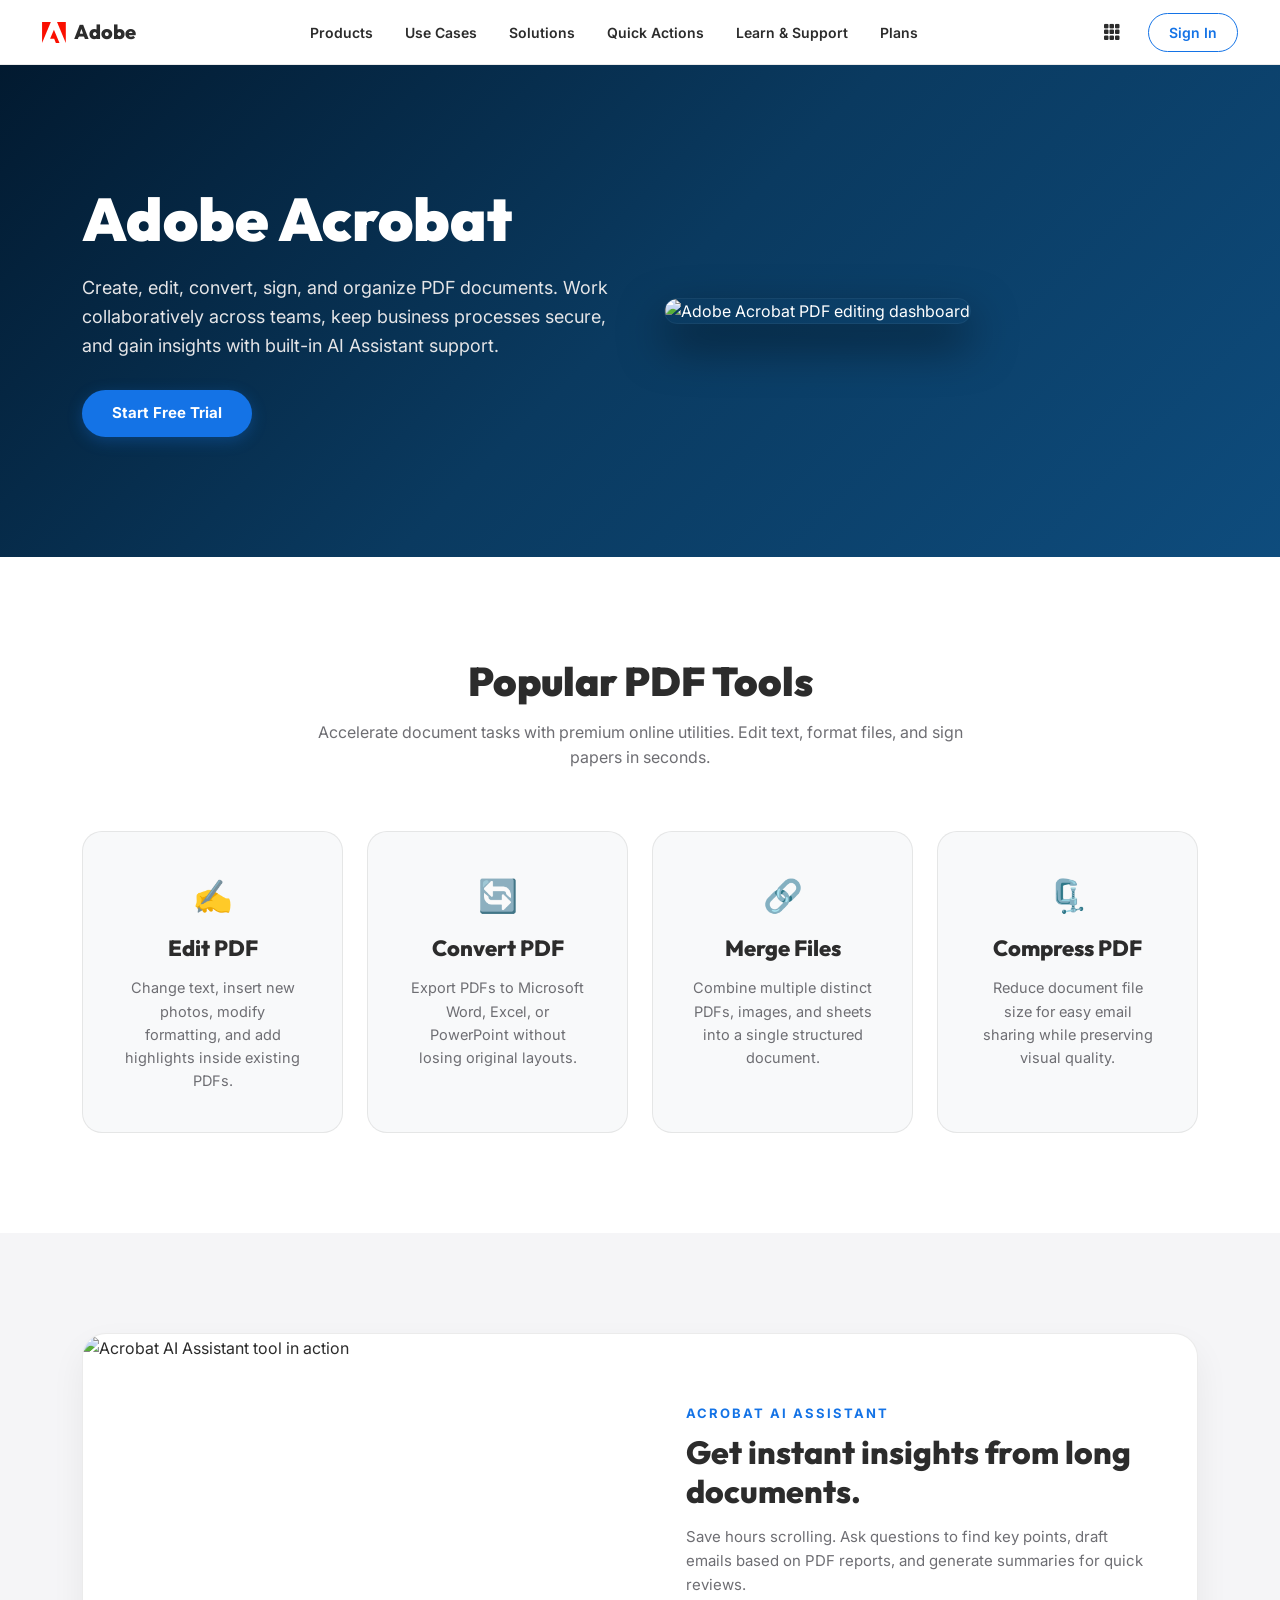
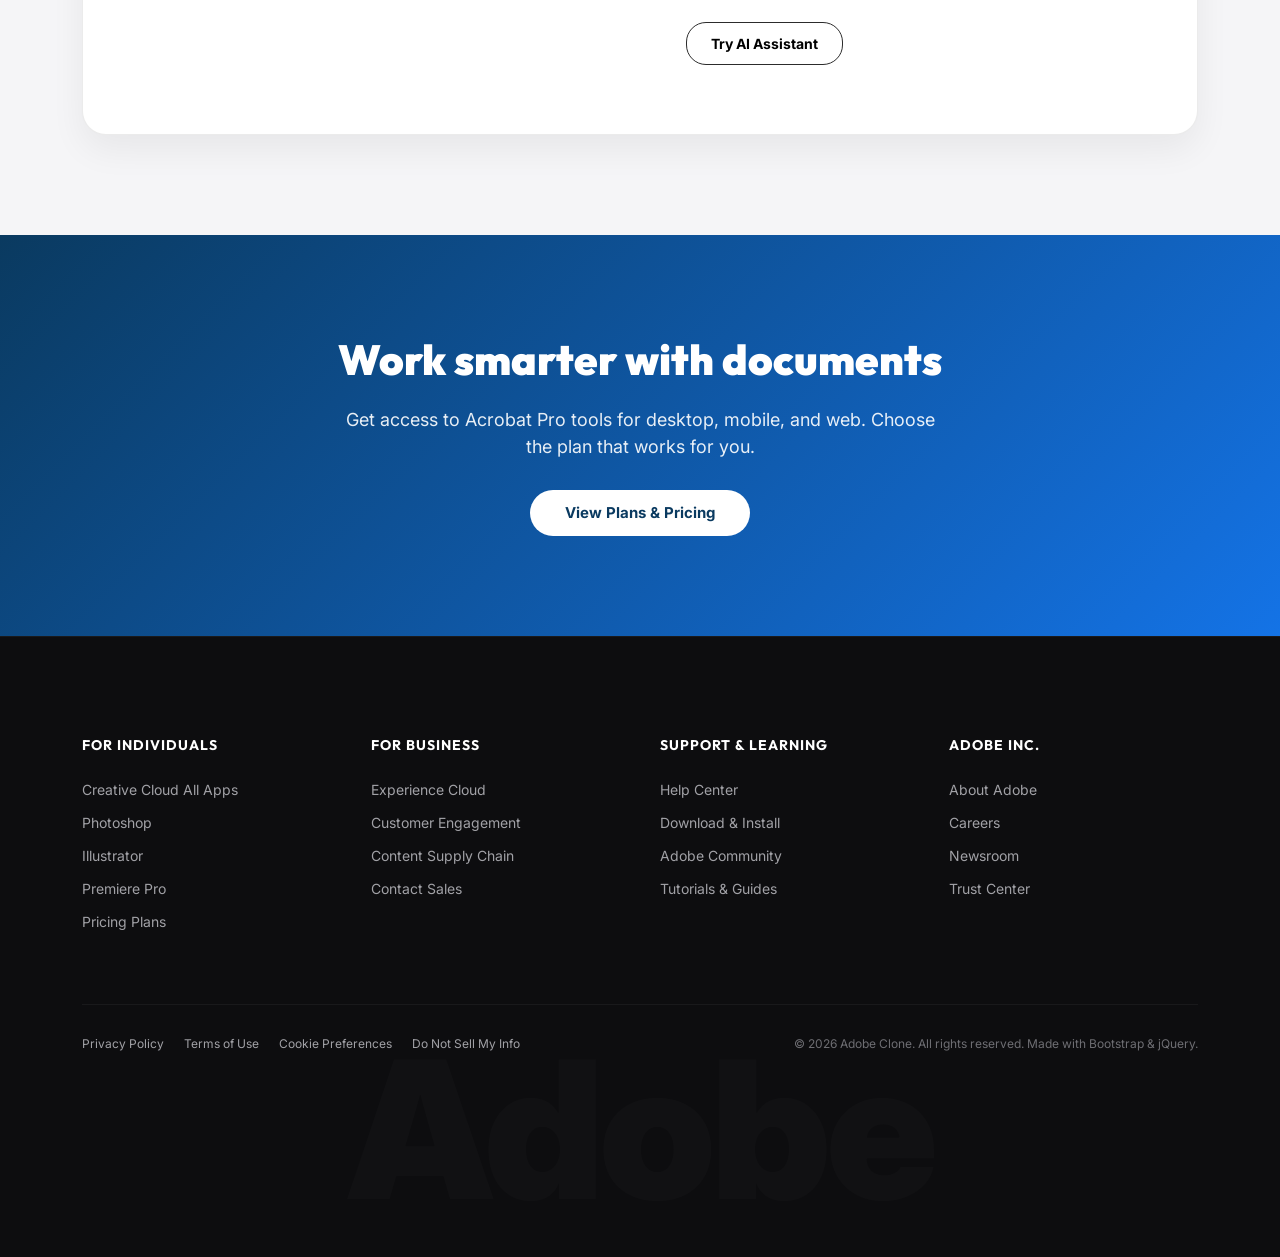
==== acrobat.html @ 6ca42795 "Initial commit of Adobe clone codebase" ====
<!DOCTYPE html>
<html lang="en">

<head>
    <meta charset="UTF-8">
    <meta name="viewport" content="width=device-width, initial-scale=1.0">
    <title>Adobe Acrobat - Complete PDF and Document Solution</title>

    <!-- Bootstrap CSS -->
    <link href="https://cdn.jsdelivr.net/npm/bootstrap@5.3.3/dist/css/bootstrap.min.css" rel="stylesheet">

    <!-- Bootstrap Icons -->
    <link rel="stylesheet" href="https://cdn.jsdelivr.net/npm/bootstrap-icons@1.11.3/font/bootstrap-icons.min.css">

    <!-- Custom CSS -->
    <link rel="stylesheet" href="css/style.css">
    <link rel="stylesheet" href="css/acrobat.css">
</head>

<body>

    <!-- ================= NAVBAR ================= -->
    <nav class="navbar navbar-expand-lg adobe-navbar">
        <div class="container-fluid">
            <a href="index.html" class="adobe-logo-container">
                <svg width="24" height="21" viewBox="0 0 91 80" fill="none" xmlns="http://www.w3.org/2000/svg">
                    <path d="M56.9686 0H90.4318V80L56.9686 0Z" fill="#FA0F00"/>
                    <path d="M33.4632 0H0V80L33.4632 0Z" fill="#FA0F00"/>
                    <path d="M45.1821 29.4668L66.5199 80.0002H52.5657L46.1982 63.9461H30.6182L45.1821 29.4668Z" fill="#FA0F00"/>
                </svg>
                <span>Adobe</span>
            </a>

            <button class="navbar-toggler"
                type="button"
                data-bs-toggle="collapse"
                data-bs-target="#navbarContent"
                aria-controls="navbarContent"
                aria-expanded="false"
                aria-label="Toggle navigation">
                <span class="navbar-toggler-icon"></span>
            </button>

            <div class="collapse navbar-collapse" id="navbarContent">
                <ul class="navbar-nav mx-auto mb-2 mb-lg-0">
                    <li class="nav-item">
                        <a href="#" class="nav-link" id="productsBtn">Products</a>
                    </li>
                    <li class="nav-item">
                        <a href="#" class="nav-link" id="useCasesBtn">Use Cases</a>
                    </li>
                    <li class="nav-item">
                        <a href="#" class="nav-link" id="solutionsBtn">Solutions</a>
                    </li>
                    <li class="nav-item">
                        <a href="#" class="nav-link" id="quickActionsBtn">Quick Actions</a>
                    </li>
                    <li class="nav-item">
                        <a href="#" class="nav-link" id="learnSupportBtn">Learn & Support</a>
                    </li>
                    <li class="nav-item">
                        <a href="plans.html" class="nav-link">Plans</a>
                    </li>
                </ul>
                <div class="d-flex align-items-center gap-3">
                    <button class="apps-btn" title="Apps">
                        <i class="bi bi-grid-3x3-gap-fill"></i>
                    </button>
                    <a href="signin.html" class="signin-btn">Sign In</a>
                </div>
            </div>
        </div>

    <!-- ================= APPS POPUP ================= -->
    <div class="apps-popup">
        <h4>Adobe Web Apps</h4>
        <div class="apps-grid">
            <div class="app-item" onclick="window.location.href='creative-cloud.html'">Express</div>
            <div class="app-item" onclick="window.location.href='firefly.html'">Firefly AI</div>
            <div class="app-item" onclick="window.location.href='acrobat.html'">Acrobat</div>
            <div class="app-item" onclick="window.location.href='photoshop.html'">Photoshop</div>
            <div class="app-item" onclick="window.location.href='creative-cloud.html'">Illustrator</div>
            <div class="app-item" onclick="window.location.href='creative-cloud.html'">Premiere Pro</div>
            <div class="app-item" onclick="window.location.href='plans.html'">Plans</div>
            <div class="app-item" onclick="window.location.href='products.html'">All Apps</div>
            <div class="app-item" onclick="window.location.href='support.html'">Support</div>
        </div>
    </div>

    <!-- ================= DROPDOWNS ================= -->
    <!-- Products Mega Menu -->
    <div class="products-mega-menu">
        <div class="menu-left">
            <button class="menu-tab active" data-target="featured">Featured</button>
            <button class="menu-tab" data-target="content">Content Creation</button>
            <button class="menu-tab" data-target="pdf">Acrobat & PDF</button>
            <button class="menu-tab" data-target="photo">Photography</button>
            <button class="menu-tab" data-target="video">Video</button>
            <button class="menu-tab" data-target="design">Design</button>
            <button class="menu-tab" data-target="marketing">Marketing & Data</button>
            <a href="products.html" class="all-products-link">All Products ›</a>
        </div>
        <div class="menu-right">
            <div class="cards-wrapper">
                <!-- Dynamically populated via scripts.js -->
            </div>
        </div>
    </div>

    <!-- Use Cases Menu -->
    <div class="usecases-menu">
        <div class="usecases-grid">
            <div class="usecase-card">
                <span>Content Creation</span>
                <h2>Create quickly and easily with AI models.</h2>
                <p>Generate and edit images, video, and audio with AI.</p>
                <a href="firefly.html">See Firefly AI ›</a>
                <button onclick="window.location.href='creative-cloud.html'">Explore</button>
            </div>
            <div class="usecase-card">
                <span>PDF & Document Essentials</span>
                <h2>Transform PDFs to insights, content, and action.</h2>
                <p>Edit, sign and convert PDFs.</p>
                <a href="acrobat.html">See Acrobat ›</a>
                <button onclick="window.location.href='acrobat.html'">Explore</button>
            </div>
            <div class="usecase-card">
                <span>Students & Teachers</span>
                <h2>Get special academic pricing on 20+ apps.</h2>
                <p>Save over 60% on Creative Cloud.</p>
                <a href="students.html">See student plans ›</a>
                <button onclick="window.location.href='students.html'">Explore</button>
            </div>
        </div>
    </div>

    <!-- Solutions Menu -->
    <div class="solutions-menu">
        <div class="solutions-left">
            <div class="solution-box">
                <h2>Organizations</h2>
                <ul>
                    <li onclick="window.location.href='business.html'">Small businesses</li>
                    <li onclick="window.location.href='business.html'">Medium and large businesses</li>
                    <li onclick="window.location.href='students.html'">Schools and universities</li>
                    <li onclick="window.location.href='business.html'">Government</li>
                </ul>
                <button onclick="window.location.href='business.html'">Explore Business</button>
            </div>
            <div class="solution-box">
                <h2>Industries</h2>
                <ul>
                    <li onclick="window.location.href='business.html'">Financial services</li>
                    <li onclick="window.location.href='business.html'">Healthcare</li>
                    <li onclick="window.location.href='business.html'">Retail & Consumer Goods</li>
                    <li onclick="window.location.href='business.html'">Media & Entertainment</li>
                </ul>
                <button onclick="window.location.href='business.html'">See Case Studies</button>
            </div>
        </div>
        <div class="solution-banner">
            <img src="https://images.unsplash.com/photo-1460925895917-afdab827c52f?auto=format&fit=crop&w=600&q=80" alt="Adobe Experience Cloud">
            <div class="solution-overlay">
                <h2>Acrobat for Business</h2>
                <button onclick="window.location.href='business.html'">Explore</button>
            </div>
        </div>
    </div>

    <!-- Quick Actions Menu -->
    <div class="quickactions-menu">
        <div class="quick-card">
            <h2>PDF Tools</h2>
            <ul>
                <li onclick="window.location.href='acrobat.html'">Edit PDF</li>
                <li onclick="window.location.href='acrobat.html'">Chat with PDF</li>
                <li onclick="window.location.href='acrobat.html'">PDF to Word</li>
                <li onclick="window.location.href='acrobat.html'">Compress PDF</li>
            </ul>
            <button onclick="window.location.href='acrobat.html'">View all PDF tools</button>
        </div>
        <div class="quick-card">
            <h2>Photo Tools</h2>
            <ul>
                <li onclick="window.location.href='photoshop.html'">Remove background</li>
                <li onclick="window.location.href='photoshop.html'">Resize image</li>
                <li onclick="window.location.href='photoshop.html'">Crop image</li>
                <li onclick="window.location.href='photoshop.html'">Generative Fill</li>
            </ul>
            <button onclick="window.location.href='photoshop.html'">View all photo tools</button>
        </div>
        <div class="quick-card">
            <h2>Video Tools</h2>
            <ul>
                <li onclick="window.location.href='creative-cloud.html'">Caption video</li>
                <li onclick="window.location.href='creative-cloud.html'">Change speed</li>
                <li onclick="window.location.href='creative-cloud.html'">Convert to GIF</li>
                <li onclick="window.location.href='creative-cloud.html'">Merge video</li>
            </ul>
            <button onclick="window.location.href='creative-cloud.html'">View all video tools</button>
        </div>
        <div class="quick-card">
            <h2>Generative AI</h2>
            <ul>
                <li onclick="window.location.href='firefly.html'">Generate AI images</li>
                <li onclick="window.location.href='firefly.html'">Generative Fill</li>
                <li onclick="window.location.href='firefly.html'">AI Text Effects</li>
                <li onclick="window.location.href='firefly.html'">AI Vector Recoloring</li>
            </ul>
            <button onclick="window.location.href='firefly.html'">View all AI tools</button>
        </div>
    </div>

    <!-- Learn & Support Menu -->
    <div class="learnsupport-menu">
        <div class="learn-card">
            <h2>Help & Support</h2>
            <ul>
                <li onclick="window.location.href='support.html'">Help Center</li>
                <li onclick="window.location.href='support.html'">Download & Install</li>
                <li onclick="window.location.href='support.html'">Manage my Account</li>
                <li onclick="window.location.href='support.html'">Contact Us</li>
            </ul>
            <button onclick="window.location.href='support.html'">Get Help</button>
        </div>
        <div class="learn-card">
            <h2>Learn Tutorials</h2>
            <ul>
                <li onclick="window.location.href='firefly.html'">Firefly tutorials</li>
                <li onclick="window.location.href='acrobat.html'">Acrobat tutorials</li>
                <li onclick="window.location.href='photoshop.html'">Photoshop tutorials</li>
                <li onclick="window.location.href='support.html'">Creative Cloud basics</li>
            </ul>
            <button onclick="window.location.href='support.html'">Browse Tutorials</button>
        </div>
        <div class="learn-card">
            <h2>Community</h2>
            <ul>
                <li onclick="window.location.href='support.html'">App Communities</li>
                <li onclick="window.location.href='support.html'">Report a bug</li>
                <li onclick="window.location.href='support.html'">Request a feature</li>
                <li onclick="window.location.href='support.html'">Adobe Live Events</li>
            </ul>
            <button onclick="window.location.href='support.html'">Join Community</button>
        </div>
        <div class="learn-card">
            <h2>Developer & More</h2>
            <ul>
                <li onclick="window.location.href='support.html'">Adobe Developer console</li>
                <li onclick="window.location.href='support.html'">Adobe status portal</li>
                <li onclick="window.location.href='support.html'">Partner programs</li>
                <li onclick="window.location.href='support.html'">Adobe Tech blog</li>
            </ul>
            <button onclick="window.location.href='support.html'">Developer resources</button>
        </div>
    </div>
    </nav>


    <!-- ================= HERO ================= -->
    <section class="acrobat-hero">
        <div class="container">
            <div class="row align-items-center g-5">
                <div class="col-lg-6 text-center text-lg-start">
                    <h1>Adobe Acrobat</h1>
                    <p>Create, edit, convert, sign, and organize PDF documents. Work collaboratively across teams, keep business processes secure, and gain insights with built-in AI Assistant support.</p>
                    <a href="plans.html" class="hero-btn">Start Free Trial</a>
                </div>
                <div class="col-lg-6">
                    <img src="https://images.unsplash.com/photo-1454165804606-c3d57bc86b40?auto=format&fit=crop&w=800&q=80" alt="Adobe Acrobat PDF editing dashboard" class="img-fluid">
                </div>
            </div>
        </div>
    </section>


    <!-- ================= PDF TOOLS ================= -->
    <section class="ac-tools-section">
        <div class="container">
            <h2 class="section-title">Popular PDF Tools</h2>
            <p class="section-subtitle">Accelerate document tasks with premium online utilities. Edit text, format files, and sign papers in seconds.</p>

            <div class="row g-4">
                <div class="col-lg-3 col-md-6 col-sm-12">
                    <div class="ac-tool-card" onclick="window.location.href='plans.html'">
                        <span>✍️</span>
                        <h3>Edit PDF</h3>
                        <p>Change text, insert new photos, modify formatting, and add highlights inside existing PDFs.</p>
                    </div>
                </div>

                <div class="col-lg-3 col-md-6 col-sm-12">
                    <div class="ac-tool-card" onclick="window.location.href='plans.html'">
                        <span>🔄</span>
                        <h3>Convert PDF</h3>
                        <p>Export PDFs to Microsoft Word, Excel, or PowerPoint without losing original layouts.</p>
                    </div>
                </div>

                <div class="col-lg-3 col-md-6 col-sm-12">
                    <div class="ac-tool-card" onclick="window.location.href='plans.html'">
                        <span>🔗</span>
                        <h3>Merge Files</h3>
                        <p>Combine multiple distinct PDFs, images, and sheets into a single structured document.</p>
                    </div>
                </div>

                <div class="col-lg-3 col-md-6 col-sm-12">
                    <div class="ac-tool-card" onclick="window.location.href='plans.html'">
                        <span>🗜️</span>
                        <h3>Compress PDF</h3>
                        <p>Reduce document file size for easy email sharing while preserving visual quality.</p>
                    </div>
                </div>
            </div>
        </div>
    </section>


    <!-- ================= AI ASSISTANT ================= -->
    <section class="ai-assistant-section">
        <div class="container">
            <div class="ai-assistant-card">
                <div class="ai-assistant-image">
                    <img src="https://images.unsplash.com/photo-1531403009284-440f080d1e12?auto=format&fit=crop&w=800&q=80" alt="Acrobat AI Assistant tool in action">
                </div>
                <div class="ai-assistant-content">
                    <span>Acrobat AI Assistant</span>
                    <h2>Get instant insights from long documents.</h2>
                    <p>Save hours scrolling. Ask questions to find key points, draft emails based on PDF reports, and generate summaries for quick reviews.</p>
                    <button class="ai-assistant-btn" onclick="window.location.href='plans.html'">Try AI Assistant</button>
                </div>
            </div>
        </div>
    </section>


    <!-- ================= CALL TO ACTION ================= -->
    <section class="ac-cta-section">
        <div class="container">
            <h2>Work smarter with documents</h2>
            <p>Get access to Acrobat Pro tools for desktop, mobile, and web. Choose the plan that works for you.</p>
            <button class="ac-cta-btn" onclick="window.location.href='plans.html'">View Plans & Pricing</button>
        </div>
    </section>


    <!-- ================= GLOBAL FOOTER ================= -->
    <footer class="footer-section">
        <div class="container">
            <div class="footer-grid">
                <div>
                    <h5>For Individuals</h5>
                    <a href="creative-cloud.html">Creative Cloud All Apps</a>
                    <a href="photoshop.html">Photoshop</a>
                    <a href="creative-cloud.html">Illustrator</a>
                    <a href="creative-cloud.html">Premiere Pro</a>
                    <a href="plans.html">Pricing Plans</a>
                </div>

                <div>
                    <h5>For Business</h5>
                    <a href="business.html">Experience Cloud</a>
                    <a href="business.html">Customer Engagement</a>
                    <a href="business.html">Content Supply Chain</a>
                    <a href="business.html">Contact Sales</a>
                </div>

                <div>
                    <h5>Support & Learning</h5>
                    <a href="support.html">Help Center</a>
                    <a href="support.html">Download & Install</a>
                    <a href="support.html">Adobe Community</a>
                    <a href="support.html">Tutorials & Guides</a>
                </div>

                <div>
                    <h5>Adobe Inc.</h5>
                    <a href="business.html">About Adobe</a>
                    <a href="business.html">Careers</a>
                    <a href="business.html">Newsroom</a>
                    <a href="business.html">Trust Center</a>
                </div>
            </div>

            <div class="footer-bottom">
                <div class="footer-bottom-links">
                    <a href="#">Privacy Policy</a>
                    <a href="#">Terms of Use</a>
                    <a href="#">Cookie Preferences</a>
                    <a href="#">Do Not Sell My Info</a>
                </div>
                <p>&copy; 2026 Adobe Clone. All rights reserved. Made with Bootstrap & jQuery.</p>
            </div>

            <div class="adobe-big-logo">
                Adobe
            </div>
        </div>
    </footer>


    <!-- jQuery -->
    <script src="https://code.jquery.com/jquery-3.7.1.min.js"></script>

    <!-- Bootstrap JS Bundle -->
    <script src="https://cdn.jsdelivr.net/npm/bootstrap@5.3.3/dist/js/bootstrap.bundle.min.js"></script>

    <!-- Custom JS -->
    <script src="js/scripts.js"></script>

</body>

</html>
---- css/style.css ----
/* ==========================================
   ADOBE CLONE GLOBAL CSS - STYLISH & PREMIUM
   ========================================== */

@import url('https://fonts.googleapis.com/css2?family=Inter:wght@300;400;500;600;700&family=Outfit:wght@400;500;600;700;800;900&display=swap');

:root {
    --adobe-red: #FA0F00;
    --adobe-blue: #1473E6;
    --dark-charcoal: #151515;
    --light-bg: #F5F5F7;
    --text-primary: #2C2C2C;
    --text-secondary: #6E6E73;
    --glass-bg: rgba(255, 255, 255, 0.92);
    --border-color: rgba(0, 0, 0, 0.08);
    --transition-smooth: all 0.35s cubic-bezier(0.4, 0, 0.2, 1);
    --shadow-premium: 0 15px 35px rgba(0, 0, 0, 0.06);
    --shadow-hover: 0 20px 45px rgba(0, 0, 0, 0.12);
}

/* ==========================================
   RESET & BASE STYLES
   ========================================== */
* {
    margin: 0;
    padding: 0;
    box-sizing: border-box;
}

body {
    font-family: 'Inter', sans-serif;
    color: var(--text-primary);
    background-color: #ffffff;
    overflow-x: hidden;
    -webkit-font-smoothing: antialiased;
}

h1, h2, h3, h4, h5, h6 {
    font-family: 'Outfit', sans-serif;
    color: var(--text-primary);
    font-weight: 700;
}

a {
    text-decoration: none;
    color: inherit;
    transition: var(--transition-smooth);
}

/* ==========================================
   GLOBAL NAVBAR
   ========================================== */
.adobe-navbar {
    position: sticky;
    top: 0;
    left: 0;
    width: 100%;
    z-index: 1000;
    background: var(--glass-bg);
    backdrop-filter: blur(15px);
    -webkit-backdrop-filter: blur(15px);
    border-bottom: 1px solid var(--border-color);
    padding: 12px 30px;
    transition: var(--transition-smooth);
}

.adobe-logo-container {
    display: flex;
    align-items: center;
    gap: 8px;
    font-family: 'Outfit', sans-serif;
    font-size: 20px;
    font-weight: 800;
    color: var(--text-primary);
    text-decoration: none;
}

.adobe-logo-container svg {
    transition: var(--transition-smooth);
}

.adobe-logo-container:hover svg {
    transform: scale(1.05);
}

.nav-link {
    color: var(--text-primary) !important;
    font-size: 14px;
    font-weight: 600;
    padding: 8px 16px !important;
    border-radius: 20px;
    transition: var(--transition-smooth);
    position: relative;
}

.nav-link:hover {
    color: var(--adobe-blue) !important;
    background: rgba(0, 0, 0, 0.04);
}

.apps-btn {
    width: 40px;
    height: 40px;
    border: none;
    border-radius: 50%;
    background: transparent;
    color: var(--text-primary);
    font-size: 18px;
    display: flex;
    align-items: center;
    justify-content: center;
    cursor: pointer;
    transition: var(--transition-smooth);
}

.apps-btn:hover {
    background: rgba(0, 0, 0, 0.06);
    color: var(--adobe-blue);
}

.signin-btn {
    border: 1.5px solid var(--adobe-blue);
    padding: 8px 20px;
    border-radius: 20px;
    background: transparent;
    color: var(--adobe-blue);
    font-weight: 600;
    font-size: 14px;
    cursor: pointer;
    transition: var(--transition-smooth);
    text-decoration: none;
}

.signin-btn:hover {
    background: var(--adobe-blue);
    color: white !important;
    box-shadow: 0 4px 12px rgba(20, 115, 230, 0.25);
}

/* ==========================================
   DROPDOWN MEGA-MENUS
   ========================================== */
.products-mega-menu, 
.usecases-menu, 
.solutions-menu, 
.quickactions-menu, 
.learnsupport-menu {
    position: absolute;
    top: 100%;
    left: 0;
    width: 100%;
    background: rgba(255, 255, 255, 0.98);
    backdrop-filter: blur(20px);
    -webkit-backdrop-filter: blur(20px);
    box-shadow: 0 15px 40px rgba(0, 0, 0, 0.08);
    border-bottom: 1px solid var(--border-color);
    border-radius: 0 0 16px 16px;
    padding: 40px;
    z-index: 999;
    opacity: 0;
    visibility: hidden;
    transform: translateY(-10px);
    transition: opacity 0.25s cubic-bezier(0.4, 0, 0.2, 1), 
                transform 0.25s cubic-bezier(0.4, 0, 0.2, 1), 
                visibility 0.25s;
    display: flex;
    gap: 30px;
}

/* Mega-Menu display classes */
.products-mega-menu.show, 
.usecases-menu.show, 
.solutions-menu.show, 
.quickactions-menu.show, 
.learnsupport-menu.show {
    opacity: 1;
    visibility: visible;
    transform: translateY(0);
}

/* Mega Menu Left Sidebar (for Tabs) */
.menu-left {
    width: 250px;
    display: flex;
    flex-direction: column;
    gap: 8px;
    border-right: 1px solid var(--border-color);
    padding-right: 20px;
}

.menu-tab {
    border: none;
    background: transparent;
    padding: 12px 18px;
    border-radius: 8px;
    font-weight: 600;
    font-size: 14px;
    text-align: left;
    color: var(--text-secondary);
    transition: var(--transition-smooth);
    cursor: pointer;
}

.menu-tab:hover {
    background: rgba(0, 0, 0, 0.03);
    color: var(--text-primary);
}

.menu-tab.active {
    background: var(--dark-charcoal);
    color: white !important;
}

.all-products-link {
    margin-top: 15px;
    font-weight: 700;
    color: var(--adobe-blue);
    font-size: 14px;
    display: flex;
    align-items: center;
    gap: 5px;
}

.all-products-link:hover {
    text-decoration: underline;
}

/* Mega Menu Right Content */
.menu-right {
    flex: 1;
    padding-left: 10px;
}

.cards-wrapper {
    display: grid;
    grid-template-columns: repeat(4, 1fr);
    gap: 20px;
}

.product-card {
    background: #f7f7f9;
    border-radius: 12px;
    padding: 20px;
    min-height: 140px;
    display: flex;
    flex-direction: column;
    justify-content: space-between;
    border: 1px solid transparent;
    transition: var(--transition-smooth);
    cursor: pointer;
}

.product-card:hover {
    background: #ffffff;
    border-color: rgba(20, 115, 230, 0.3);
    box-shadow: var(--shadow-premium);
    transform: translateY(-3px);
}

.product-card h4 {
    font-size: 16px;
    font-weight: 700;
    margin-bottom: 5px;
    display: flex;
    align-items: center;
    gap: 8px;
}

.product-card p {
    font-size: 12px;
    color: var(--text-secondary);
    line-height: 1.5;
    margin-bottom: 0;
}

/* Use Cases Menu layout */
.usecases-grid {
    display: grid;
    grid-template-columns: repeat(3, 1fr);
    gap: 20px;
    width: 100%;
}

.usecase-card {
    background: #f8f9fa;
    border-radius: 14px;
    padding: 30px;
    display: flex;
    flex-direction: column;
    justify-content: space-between;
    min-height: 260px;
    transition: var(--transition-smooth);
}

.usecase-card:hover {
    box-shadow: var(--shadow-premium);
    transform: translateY(-5px);
    background: #fff;
}

.usecase-card span {
    font-size: 12px;
    font-weight: 700;
    text-transform: uppercase;
    letter-spacing: 1px;
    color: var(--adobe-blue);
}

.usecase-card h2 {
    font-size: 18px;
    margin-top: 10px;
    line-height: 1.4;
}

.usecase-card p {
    color: var(--text-secondary);
    font-size: 13px;
    margin-top: 5px;
}

.usecase-card a {
    color: var(--adobe-blue);
    font-size: 13px;
    font-weight: 600;
    margin-top: 15px;
    display: inline-block;
}

.usecase-card button {
    margin-top: 20px;
    align-self: flex-start;
    padding: 8px 18px;
    border-radius: 20px;
    border: 1px solid var(--text-primary);
    background: transparent;
    font-weight: 600;
    font-size: 13px;
    cursor: pointer;
    transition: var(--transition-smooth);
}

.usecase-card button:hover {
    background: var(--text-primary);
    color: white;
}

/* Solutions Menu */
.solutions-menu {
    gap: 40px;
}

.solutions-left {
    flex: 1;
    display: flex;
    gap: 20px;
}

.solution-box {
    flex: 1;
    background: #f8f9fa;
    border-radius: 16px;
    padding: 30px;
    display: flex;
    flex-direction: column;
}

.solution-box h2 {
    font-size: 20px;
    margin-bottom: 20px;
    border-bottom: 2px solid var(--border-color);
    padding-bottom: 10px;
}

.solution-box ul {
    list-style: none;
    padding: 0;
    margin-bottom: 25px;
}

.solution-box li {
    margin-bottom: 12px;
    font-size: 14px;
    color: var(--text-secondary);
    transition: var(--transition-smooth);
    cursor: pointer;
}

.solution-box li:hover {
    color: var(--adobe-blue);
    padding-left: 5px;
}

.solution-box button {
    margin-top: auto;
    padding: 10px 20px;
    border: 1px solid var(--text-primary);
    background: transparent;
    border-radius: 20px;
    font-weight: 600;
    cursor: pointer;
    transition: var(--transition-smooth);
}

.solution-box button:hover {
    background: var(--text-primary);
    color: white;
}

.solution-banner {
    width: 400px;
    position: relative;
    border-radius: 16px;
    overflow: hidden;
}

.solution-banner img {
    width: 100%;
    height: 100%;
    object-fit: cover;
}

.solution-overlay {
    position: absolute;
    bottom: 0;
    left: 0;
    right: 0;
    padding: 30px;
    background: linear-gradient(to top, rgba(0,0,0,0.8), transparent);
    color: white;
    display: flex;
    justify-content: space-between;
    align-items: center;
}

.solution-overlay h2 {
    color: white;
    font-size: 22px;
    margin: 0;
}

.solution-overlay button {
    background: white;
    border: none;
    padding: 8px 18px;
    border-radius: 20px;
    font-weight: 600;
    cursor: pointer;
    transition: var(--transition-smooth);
}

.solution-overlay button:hover {
    transform: scale(1.05);
}

/* Quick Actions & Learn Support */
.quickactions-menu, .learnsupport-menu {
    display: grid;
    grid-template-columns: repeat(4, 1fr);
    gap: 20px;
}

.quick-card, .learn-card {
    background: #f8f9fa;
    border-radius: 16px;
    padding: 30px;
    display: flex;
    flex-direction: column;
    justify-content: space-between;
    min-height: 330px;
    transition: var(--transition-smooth);
}

.quick-card:hover, .learn-card:hover {
    background: white;
    box-shadow: var(--shadow-premium);
    transform: translateY(-5px);
}

.quick-card h2, .learn-card h2 {
    font-size: 18px;
    margin-bottom: 15px;
    border-bottom: 2px solid var(--border-color);
    padding-bottom: 8px;
}

.quick-card ul, .learn-card ul {
    list-style: none;
    padding: 0;
    margin-bottom: 20px;
}

.quick-card li, .learn-card li {
    font-size: 14px;
    color: var(--text-secondary);
    margin-bottom: 12px;
    cursor: pointer;
    transition: var(--transition-smooth);
}

.quick-card li:hover, .learn-card li:hover {
    color: var(--adobe-blue);
    transform: translateX(4px);
}

.quick-card button, .learn-card button {
    padding: 8px 18px;
    border: 1.5px solid var(--text-primary);
    background: transparent;
    border-radius: 20px;
    font-weight: 600;
    font-size: 13px;
    cursor: pointer;
    transition: var(--transition-smooth);
}

.quick-card button:hover, .learn-card button:hover {
    background: var(--text-primary);
    color: white;
}

/* ==========================================
   APPS POPUP
   ========================================== */
.apps-popup {
    position: absolute;
    top: 80px;
    right: 30px;
    width: 380px;
    background: rgba(255, 255, 255, 0.98);
    backdrop-filter: blur(15px);
    border-radius: 18px;
    padding: 30px;
    z-index: 1100;
    opacity: 0;
    visibility: hidden;
    transform: translateY(-10px);
    transition: var(--transition-smooth);
    box-shadow: 0 20px 45px rgba(0, 0, 0, 0.15);
    border: 1px solid var(--border-color);
}

.apps-popup.show-popup {
    opacity: 1;
    visibility: visible;
    transform: translateY(0);
}

.apps-popup h4 {
    font-size: 18px;
    margin-bottom: 20px;
    font-weight: 800;
    border-bottom: 1px solid var(--border-color);
    padding-bottom: 10px;
}

.apps-grid {
    display: grid;
    grid-template-columns: repeat(3, 1fr);
    gap: 15px;
}

.app-item {
    background: #f8f9fa;
    padding: 16px 8px;
    border-radius: 12px;
    text-align: center;
    font-size: 12px;
    font-weight: 600;
    cursor: pointer;
    transition: var(--transition-smooth);
    border: 1px solid transparent;
}

.app-item:hover {
    background: #ffffff;
    border-color: rgba(20, 115, 230, 0.25);
    box-shadow: var(--shadow-premium);
    transform: translateY(-2px);
}

/* ==========================================
   HERO CAROUSEL SECTION
   ========================================== */
.hero-section {
    position: relative;
    height: 90vh;
    overflow: hidden;
    background-color: #000;
}

.hero-img {
    width: 100%;
    height: 90vh;
    object-fit: cover;
}

.hero-section .overlay {
    position: absolute;
    top: 0;
    left: 0;
    width: 100%;
    height: 100%;
    background: linear-gradient(90deg, rgba(0,0,0,0.7) 0%, rgba(0,0,0,0.3) 50%, rgba(0,0,0,0.1) 100%);
    z-index: 2;
}

.hero-content {
    position: absolute;
    top: 50%;
    left: 8%;
    transform: translateY(-50%);
    color: white;
    z-index: 10;
    max-width: 650px;
    opacity: 0;
    transition: opacity 0.8s ease, transform 0.8s ease;
}

.carousel-item.active .hero-content {
    opacity: 1;
    transform: translateY(-50%);
}

.hero-content h6 {
    font-family: 'Inter', sans-serif;
    color: var(--adobe-blue);
    font-size: 16px;
    font-weight: 700;
    text-transform: uppercase;
    letter-spacing: 2px;
    margin-bottom: 15px;
}

.hero-content h1 {
    font-size: 56px;
    font-weight: 900;
    line-height: 1.15;
    margin-bottom: 20px;
    color: white;
}

.hero-content p {
    font-size: 18px;
    line-height: 1.6;
    margin-bottom: 30px;
    color: #e5e5e7;
}

.hero-btn {
    border: none;
    padding: 14px 32px;
    border-radius: 30px;
    background: var(--adobe-blue);
    color: white;
    font-weight: 700;
    font-size: 15px;
    cursor: pointer;
    transition: var(--transition-smooth);
    box-shadow: 0 4px 15px rgba(20, 115, 230, 0.3);
}

.hero-btn:hover {
    background: #1062c2;
    transform: translateY(-2px);
    box-shadow: 0 6px 20px rgba(20, 115, 230, 0.4);
}

/* Hero Carousel Bottom Cards */
.bottom-cards {
    position: absolute;
    bottom: 40px;
    left: 50%;
    transform: translateX(-50%);
    display: flex;
    gap: 16px;
    z-index: 20;
    width: 85%;
    max-width: 1200px;
}

.slide-card {
    flex: 1;
    position: relative;
    background: rgba(21, 21, 21, 0.65);
    backdrop-filter: blur(10px);
    -webkit-backdrop-filter: blur(10px);
    color: #e5e5e7;
    padding: 20px;
    border-radius: 12px;
    cursor: pointer;
    font-size: 14px;
    font-weight: 600;
    min-height: 80px;
    display: flex;
    align-items: center;
    border: 1px solid rgba(255, 255, 255, 0.1);
    transition: var(--transition-smooth);
}

.slide-card:hover {
    background: rgba(255, 255, 255, 0.15);
    border-color: rgba(255, 255, 255, 0.25);
    color: white;
}

.active-card {
    background: white !important;
    color: var(--text-primary) !important;
    font-weight: 700;
    box-shadow: 0 10px 25px rgba(0, 0, 0, 0.2);
}

.active-card::before {
    content: "";
    position: absolute;
    bottom: 0;
    left: 10px;
    right: 10px;
    height: 4px;
    background: var(--adobe-red);
    border-radius: 4px 4px 0 0;
}

/* ==========================================
   EVERYTHING SECTION
   ========================================== */
.everything-section {
    padding: 100px 0;
    background: var(--light-bg);
}

.section-title h2 {
    font-size: 44px;
    font-weight: 900;
    margin-bottom: 20px;
}

.section-title p {
    max-width: 750px;
    margin: auto;
    font-size: 18px;
    color: var(--text-secondary);
    line-height: 1.6;
}

.col-lg-2-4 {
    flex: 0 0 auto;
    width: 20%;
}

.adobe-card {
    background: white;
    border-radius: 16px;
    overflow: hidden;
    transition: var(--transition-smooth);
    cursor: pointer;
    height: 100%;
    border: 1px solid rgba(0, 0, 0, 0.04);
    box-shadow: 0 4px 20px rgba(0,0,0,0.02);
}

.adobe-card:hover {
    transform: translateY(-8px);
    box-shadow: var(--shadow-hover);
    border-color: rgba(0, 0, 0, 0.08);
}

.card-header-custom {
    padding: 20px;
    font-weight: 700;
    font-size: 15px;
    background: white;
    border-bottom: 1px solid rgba(0,0,0,0.04);
}

.card-img-custom {
    width: 100%;
    height: 250px;
    object-fit: cover;
    transition: var(--transition-smooth);
}

.adobe-card:hover .card-img-custom {
    transform: scale(1.03);
}

.card-body-custom {
    padding: 22px;
}

.card-body-custom h5 {
    font-size: 18px;
    font-weight: 800;
    margin-bottom: 10px;
}

.card-body-custom p {
    color: var(--text-secondary);
    font-size: 13.5px;
    line-height: 1.5;
    margin-bottom: 0;
}

/* ==========================================
   EXPLORE NEW FEATURE SECTION
   ========================================== */
.explore-section {
    padding: 100px 0;
    background: #ffffff;
}

.explore-heading span {
    color: var(--adobe-blue);
    font-size: 13px;
    font-weight: 700;
    text-transform: uppercase;
    letter-spacing: 2px;
    display: block;
    margin-bottom: 10px;
}

.explore-heading h2 {
    font-size: 44px;
    font-weight: 900;
    margin-bottom: 15px;
}

.explore-heading p {
    color: var(--text-secondary);
    font-size: 18px;
    margin-bottom: 50px;
}

.explore-card {
    background: #ffffff;
    border-radius: 24px;
    overflow: hidden;
    box-shadow: var(--shadow-premium);
    display: flex;
    align-items: center;
    border: 1px solid var(--border-color);
    opacity: 0;
    transform: translateY(40px);
    transition: opacity 0.8s ease, transform 0.8s ease;
}

.explore-card.show-explore {
    opacity: 1;
    transform: translateY(0);
}

.explore-image {
    flex: 1.4;
    overflow: hidden;
    height: 500px;
}

.explore-image img {
    width: 100%;
    height: 100%;
    object-fit: cover;
    transition: transform 0.8s ease;
}

.explore-card:hover .explore-image img {
    transform: scale(1.02);
}

.explore-content {
    flex: 1;
    padding: 60px;
}

.explore-content h3 {
    font-size: 36px;
    font-weight: 800;
    line-height: 1.2;
    margin-bottom: 20px;
}

.explore-content p {
    color: var(--text-secondary);
    font-size: 16px;
    line-height: 1.6;
    margin-bottom: 30px;
}

.explore-content a {
    color: var(--adobe-blue);
    font-weight: 700;
    font-size: 15px;
    display: inline-flex;
    align-items: center;
    gap: 8px;
}

.explore-content a:hover {
    gap: 12px;
}

/* ==========================================
   FEATURE CARDS SECTION
   ========================================== */
.feature-section {
    padding: 60px 0 100px;
    background: #ffffff;
}

.feature-card {
    background: white;
    border-radius: 20px;
    overflow: hidden;
    height: 100%;
    cursor: pointer;
    border: 1px solid var(--border-color);
    box-shadow: var(--shadow-premium);
    opacity: 0;
    transform: translateY(40px);
    transition: opacity 0.8s ease, transform 0.8s ease;
}

.feature-card.show-feature {
    opacity: 1;
    transform: translateY(0);
}

.feature-card:hover {
    transform: translateY(-8px);
    box-shadow: var(--shadow-hover);
}

.feature-img {
    width: 100%;
    height: 280px;
    object-fit: cover;
    transition: transform 0.8s ease;
}

.feature-card:hover .feature-img {
    transform: scale(1.03);
}

.feature-content {
    padding: 30px;
}

.feature-content h3 {
    font-size: 22px;
    font-weight: 800;
    margin-bottom: 15px;
}

.feature-content p {
    color: var(--text-secondary);
    font-size: 14.5px;
    line-height: 1.6;
    margin-bottom: 25px;
}

.feature-content a {
    color: var(--adobe-blue);
    font-weight: 700;
    font-size: 14.5px;
}

.feature-content a:hover {
    text-decoration: underline;
}

/* ==========================================
   TESTIMONIAL SECTION
   ========================================== */
.testimonial-section {
    padding: 100px 0;
    background: var(--light-bg);
}

.testimonial-card {
    background: white;
    border-radius: 24px;
    overflow: hidden;
    display: flex;
    align-items: stretch;
    min-height: 480px;
    box-shadow: var(--shadow-premium);
    border: 1px solid var(--border-color);
    opacity: 0;
    transform: translateY(40px);
    transition: opacity 0.8s ease, transform 0.8s ease;
}

.testimonial-card.show-testimonial {
    opacity: 1;
    transform: translateY(0);
}

.testimonial-image {
    flex: 1;
    min-height: 100%;
}

.testimonial-image img {
    width: 100%;
    height: 100%;
    object-fit: cover;
}

.testimonial-content {
    flex: 1.2;
    padding: 60px;
    display: flex;
    flex-direction: column;
    justify-content: center;
}

.testimonial-content span {
    color: var(--adobe-blue);
    font-weight: 700;
    font-size: 12px;
    text-transform: uppercase;
    letter-spacing: 2px;
    margin-bottom: 15px;
}

.testimonial-content h2 {
    font-size: 32px;
    font-weight: 800;
    line-height: 1.3;
    margin-bottom: 20px;
}

.testimonial-content p {
    color: var(--text-secondary);
    font-size: 16px;
    line-height: 1.6;
    margin-bottom: 30px;
}

.testimonial-content a {
    color: var(--text-primary);
    font-weight: 700;
    font-size: 15px;
    display: inline-flex;
    align-items: center;
    gap: 8px;
}

.testimonial-content a:hover {
    color: var(--adobe-blue);
    gap: 12px;
}

.carousel-control-prev,
.carousel-control-next {
    width: 50px;
}

.carousel-control-prev-icon,
.carousel-control-next-icon {
    background-color: rgba(0, 0, 0, 0.4);
    border-radius: 50%;
    padding: 20px;
    background-size: 50%;
}

/* ==========================================
   DARK TOOLS GRID SECTION
   ========================================== */
.tools-section {
    position: relative;
    padding: 120px 0;
    background: #0d0d0f;
    overflow: hidden;
}

.tools-overlay {
    position: absolute;
    inset: 0;
    background: radial-gradient(circle at 80% 20%, rgba(20, 115, 230, 0.15), transparent 50%),
                radial-gradient(circle at 10% 80%, rgba(250, 15, 0, 0.12), transparent 50%);
    opacity: 0.8;
}

.tools-heading {
    position: relative;
    z-index: 2;
    color: white;
    margin-bottom: 60px;
}

.tools-heading h2 {
    font-size: 48px;
    font-weight: 900;
    color: white;
}

.tools-heading p {
    color: #a1a1a6;
    font-size: 18px;
}

.tools-btn {
    margin-top: 25px;
    padding: 12px 30px;
    border-radius: 30px;
    border: 2px solid white;
    background: transparent;
    color: white;
    font-weight: 700;
    cursor: pointer;
    transition: var(--transition-smooth);
}

.tools-btn:hover {
    background: white;
    color: black;
}

.tools-grid {
    position: relative;
    z-index: 2;
    display: grid;
    grid-template-columns: repeat(3, 1fr);
    gap: 24px;
}

.tool-card {
    background: rgba(22, 22, 23, 0.8);
    backdrop-filter: blur(10px);
    -webkit-backdrop-filter: blur(10px);
    color: white;
    border: 1px solid rgba(255, 255, 255, 0.05);
    border-radius: 20px;
    padding: 35px;
    min-height: 240px;
    display: flex;
    flex-direction: column;
    justify-content: space-between;
    transition: var(--transition-smooth);
}

.tool-card:hover {
    transform: translateY(-8px);
    border-color: var(--adobe-blue);
    box-shadow: 0 15px 35px rgba(20, 115, 230, 0.2);
    background: rgba(22, 22, 23, 0.95);
}

.tool-card span {
    font-size: 32px;
}

.tool-card h4 {
    color: white;
    font-size: 20px;
    font-weight: 800;
    margin-top: 15px;
    margin-bottom: 8px;
}

.tool-card p {
    color: #a1a1a6;
    font-size: 13.5px;
    line-height: 1.5;
    margin-bottom: 0;
}

/* ==========================================
   GLOBAL FOOTER SECTION
   ========================================== */
.footer-section {
    background: #0d0d0f;
    color: white;
    padding: 100px 0 50px;
    border-top: 1px solid rgba(255, 255, 255, 0.05);
}

.footer-grid {
    display: grid;
    grid-template-columns: repeat(4, 1fr);
    gap: 40px;
    margin-bottom: 60px;
}

.footer-grid h5 {
    color: white;
    font-size: 14px;
    font-weight: 700;
    text-transform: uppercase;
    letter-spacing: 1px;
    margin-bottom: 25px;
}

.footer-grid a {
    display: block;
    color: #a1a1a6;
    font-size: 14px;
    margin-bottom: 12px;
}

.footer-grid a:hover {
    color: white;
    transform: translateX(4px);
}

.adobe-big-logo {
    text-align: center;
    font-size: clamp(80px, 15vw, 220px);
    font-weight: 900;
    color: rgba(255, 255, 255, 0.02);
    line-height: 0.8;
    user-select: none;
    letter-spacing: -5px;
}

.footer-bottom {
    border-top: 1px solid rgba(255, 255, 255, 0.05);
    padding-top: 30px;
    display: flex;
    justify-content: space-between;
    align-items: center;
    flex-wrap: wrap;
    gap: 20px;
}

.footer-bottom-links {
    display: flex;
    gap: 20px;
    flex-wrap: wrap;
}

.footer-bottom-links a {
    color: #a1a1a6;
    font-size: 12px;
}

.footer-bottom-links a:hover {
    color: white;
}

.footer-bottom p {
    color: #6e6e73;
    font-size: 12px;
    margin-bottom: 0;
}

/* ==========================================
   RESPONSIVE DESIGN (GLOBAL)
   ========================================== */
@media(max-width:1200px) {
    .col-lg-2-4 {
        width: 33.333%;
    }
    .cards-wrapper {
        grid-template-columns: repeat(3, 1fr);
    }
}

@media(max-width:992px) {
    .adobe-navbar {
        padding: 12px 20px;
    }
    .col-lg-2-4 {
        width: 50%;
    }
    .hero-section, .hero-img {
        height: 70vh;
    }
    .hero-content {
        left: 5%;
        max-width: 500px;
    }
    .hero-content h1 {
        font-size: 40px;
    }
    .bottom-cards {
        display: none;
    }
    .explore-card {
        flex-direction: column;
    }
    .explore-image {
        height: 300px;
        width: 100%;
    }
    .explore-content {
        padding: 40px 30px;
    }
    .testimonial-card {
        flex-direction: column;
    }
    .testimonial-image {
        height: 250px;
    }
    .testimonial-content {
        padding: 40px 30px;
    }
    .tools-grid {
        grid-template-columns: repeat(2, 1fr);
    }
    .footer-grid {
        grid-template-columns: repeat(2, 1fr);
        gap: 30px;
    }
    .products-mega-menu, .usecases-menu, .solutions-menu, .quickactions-menu, .learnsupport-menu {
        flex-direction: column;
        padding: 20px;
        max-height: 80vh;
        overflow-y: auto;
    }
    .menu-left {
        width: 100%;
        border-right: none;
        border-bottom: 1px solid var(--border-color);
        padding-bottom: 15px;
        padding-right: 0;
        flex-direction: row;
        overflow-x: auto;
        white-space: nowrap;
    }
    .menu-tab {
        padding: 8px 12px;
    }
    .cards-wrapper {
        grid-template-columns: repeat(2, 1fr);
        padding-top: 15px;
    }
    .solutions-left {
        flex-direction: column;
    }
    .solution-banner {
        width: 100%;
        height: 200px;
    }
    .quickactions-menu, .learnsupport-menu {
        grid-template-columns: repeat(2, 1fr);
    }
}

@media(max-width:768px) {
    .tools-grid {
        grid-template-columns: 1fr;
    }
    .col-lg-2-4 {
        width: 100%;
    }
    .section-title h2, .explore-heading h2, .tools-heading h2 {
        font-size: 32px;
    }
    .hero-content h1 {
        font-size: 32px;
    }
    .quickactions-menu, .learnsupport-menu {
        grid-template-columns: 1fr;
    }
    .footer-grid {
        grid-template-columns: 1fr;
    }
}
---- css/acrobat.css ----
/* ===================================================
   ADOBE ACROBAT PAGE SPECIFIC CSS
   =================================================== */

.acrobat-hero {
    background: linear-gradient(135deg, #021a30 0%, #0a3a60 50%, #0e4c7d 100%);
    color: white;
    padding: 120px 0;
    position: relative;
    overflow: hidden;
}

.acrobat-hero h1 {
    font-size: 60px;
    font-weight: 900;
    color: white;
    margin-bottom: 20px;
    line-height: 1.15;
}

.acrobat-hero p {
    font-size: 18px;
    color: #e5e5e7;
    margin-bottom: 30px;
    max-width: 550px;
    line-height: 1.6;
}

.acrobat-hero .hero-btn {
    display: inline-block;
    padding: 12px 30px;
    background: var(--adobe-blue);
    color: white;
    border-radius: 30px;
    font-weight: 700;
    text-decoration: none;
    box-shadow: 0 4px 15px rgba(20, 115, 230, 0.3);
    transition: var(--transition-smooth);
}

.acrobat-hero .hero-btn:hover {
    background: #1062c2;
    transform: translateY(-2px);
    box-shadow: 0 6px 20px rgba(20, 115, 230, 0.4);
}

.acrobat-hero img {
    border-radius: 16px;
    box-shadow: 0 20px 45px rgba(0,0,0,0.5);
    border: 1px solid rgba(255, 255, 255, 0.05);
}

/* Tools Section */
.ac-tools-section {
    padding: 100px 0;
    background: #ffffff;
}

.section-title {
    font-size: 40px;
    font-weight: 900;
    margin-bottom: 15px;
    text-align: center;
}

.section-subtitle {
    text-align: center;
    color: var(--text-secondary);
    max-width: 650px;
    margin: 0 auto 60px;
    font-size: 16px;
    line-height: 1.6;
}

.ac-tool-card {
    background: #f8f9fa;
    border-radius: 20px;
    padding: 40px;
    height: 100%;
    border: 1px solid var(--border-color);
    transition: var(--transition-smooth);
    text-align: center;
    cursor: pointer;
}

.ac-tool-card:hover {
    transform: translateY(-8px);
    background: #ffffff;
    box-shadow: var(--shadow-premium);
    border-color: rgba(20, 115, 230, 0.25);
}

.ac-tool-card span {
    font-size: 32px;
    display: block;
    margin-bottom: 15px;
}

.ac-tool-card h3 {
    font-size: 22px;
    font-weight: 800;
    margin-bottom: 15px;
}

.ac-tool-card p {
    color: var(--text-secondary);
    font-size: 14.5px;
    line-height: 1.6;
    margin-bottom: 0;
}

/* AI Assistant */
.ai-assistant-section {
    padding: 100px 0;
    background: var(--light-bg);
}

.ai-assistant-card {
    background: white;
    border-radius: 24px;
    border: 1px solid var(--border-color);
    box-shadow: var(--shadow-premium);
    overflow: hidden;
    display: flex;
    align-items: center;
}

.ai-assistant-image {
    flex: 1.2;
    height: 400px;
    overflow: hidden;
}

.ai-assistant-image img {
    width: 100%;
    height: 100%;
    object-fit: cover;
    transition: transform 0.5s ease;
}

.ai-assistant-card:hover .ai-assistant-image img {
    transform: scale(1.02);
}

.ai-assistant-content {
    flex: 1;
    padding: 50px;
}

.ai-assistant-content span {
    color: var(--adobe-blue);
    font-size: 13px;
    font-weight: 700;
    text-transform: uppercase;
    letter-spacing: 2px;
    display: block;
    margin-bottom: 10px;
}

.ai-assistant-content h2 {
    font-size: 32px;
    font-weight: 800;
    margin-bottom: 15px;
}

.ai-assistant-content p {
    color: var(--text-secondary);
    font-size: 15px;
    line-height: 1.6;
    margin-bottom: 25px;
}

.ai-assistant-btn {
    padding: 10px 24px;
    border-radius: 20px;
    border: 1.5px solid var(--text-primary);
    background: transparent;
    font-weight: 700;
    font-size: 14px;
    cursor: pointer;
    transition: var(--transition-smooth);
}

.ai-assistant-btn:hover {
    background: var(--text-primary);
    color: white;
}

/* CTA */
.ac-cta-section {
    padding: 100px 0;
    background: linear-gradient(135deg, #0a3a60 0%, #1473e6 100%);
    color: white;
    text-align: center;
}

.ac-cta-section h2 {
    color: white;
    font-size: 42px;
    font-weight: 900;
    margin-bottom: 20px;
}

.ac-cta-section p {
    font-size: 18px;
    max-width: 600px;
    margin: 0 auto 30px;
    color: rgba(255, 255, 255, 0.9);
}

.ac-cta-btn {
    padding: 12px 35px;
    border-radius: 30px;
    border: none;
    background: white;
    color: #0a3a60;
    font-weight: 700;
    font-size: 15px;
    transition: var(--transition-smooth);
}

.ac-cta-btn:hover {
    transform: scale(1.05);
    box-shadow: 0 10px 25px rgba(0, 0, 0, 0.2);
}

@media (max-width: 992px) {
    .ai-assistant-card {
        flex-direction: column;
    }
    .ai-assistant-image {
        height: 250px;
        width: 100%;
    }
    .ai-assistant-content {
        padding: 30px;
    }
}
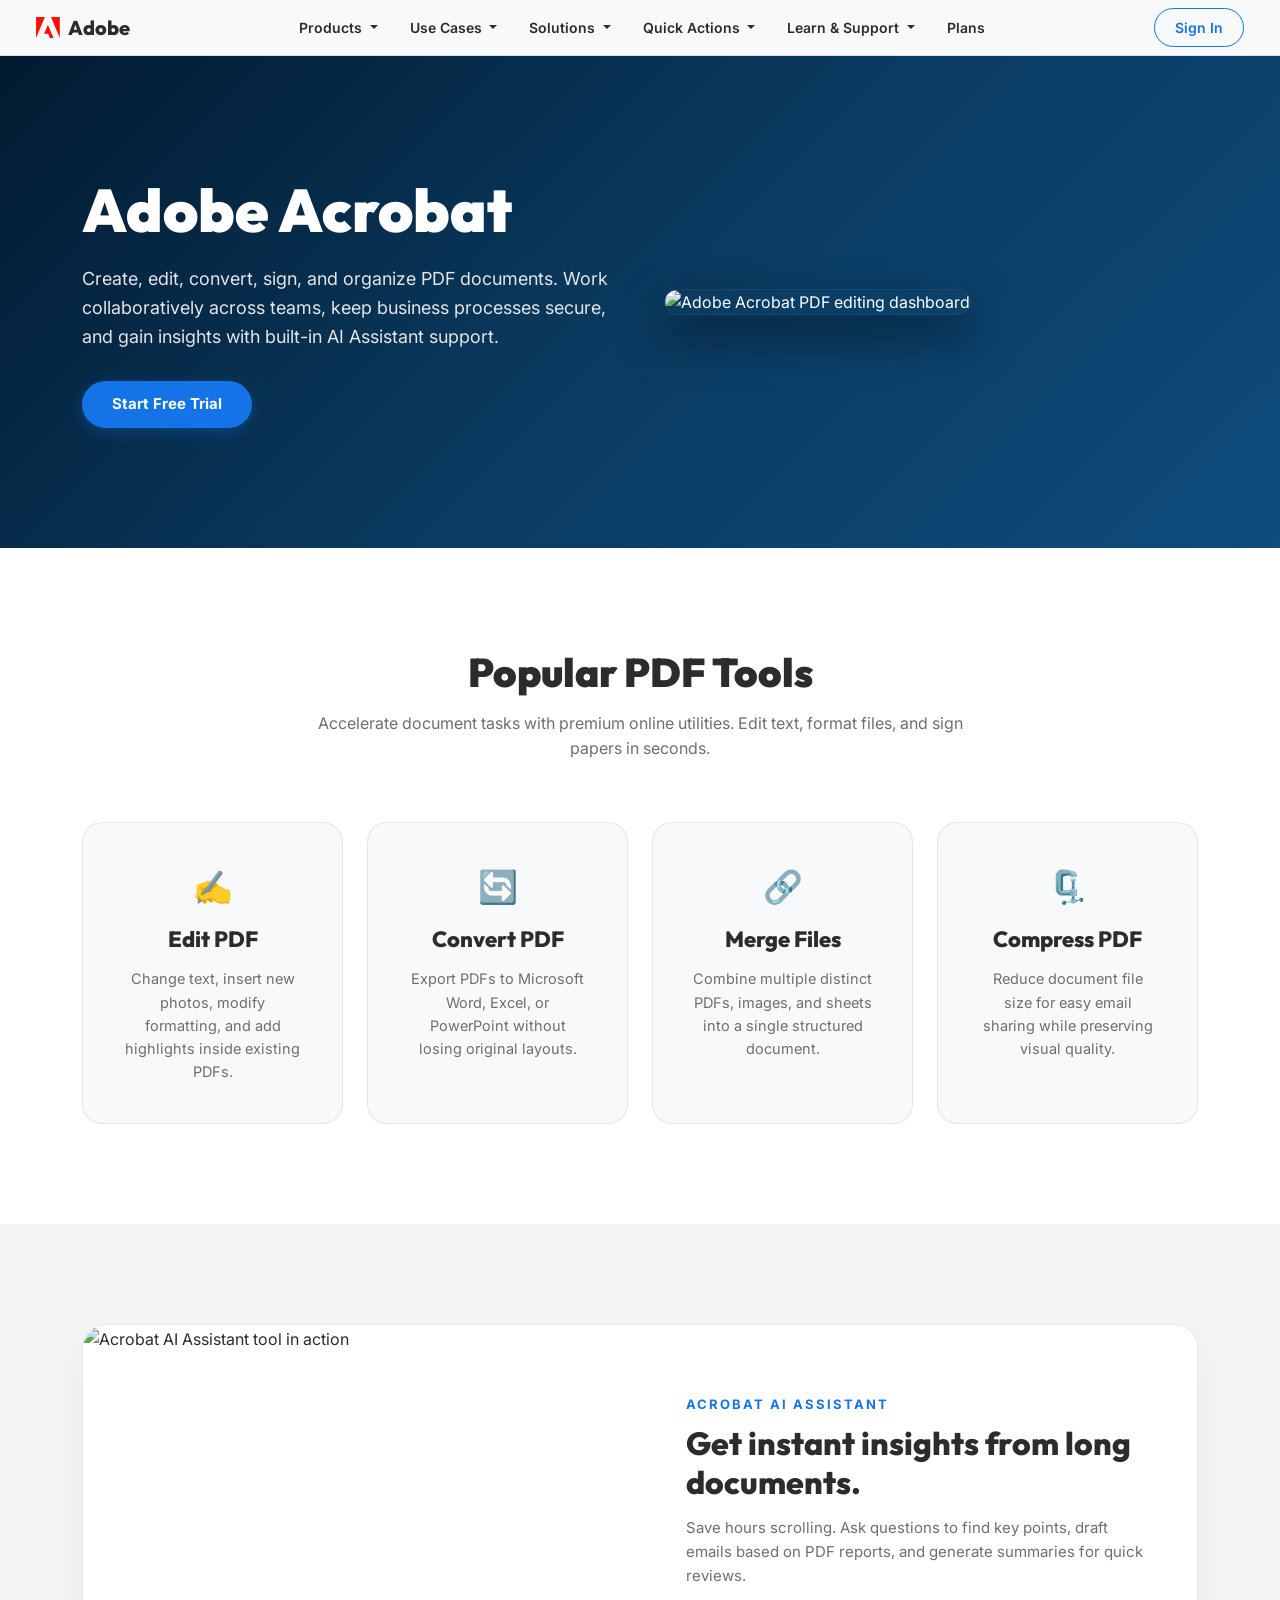
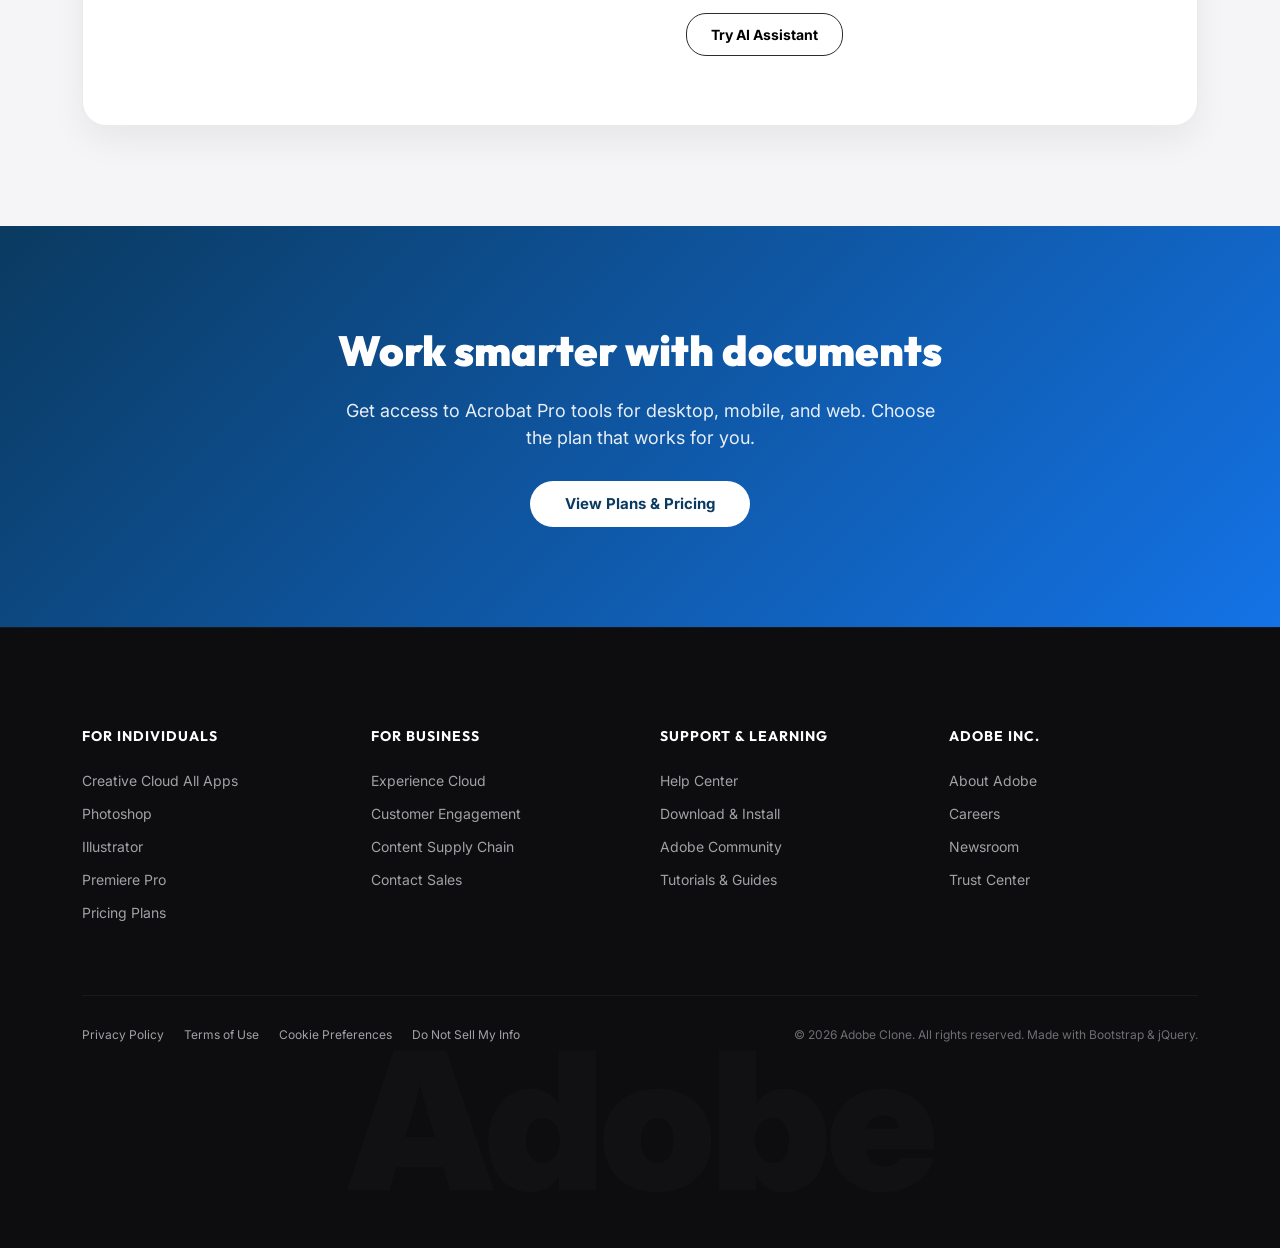
==== commit 844265e9: "Simplify codebase structure, clean CSS and JS, and adopt standard Bootstrap dropdowns" ====
--- a/acrobat.html
+++ b/acrobat.html
@@ -20,8 +20,9 @@
 <body>
 
     <!-- ================= NAVBAR ================= -->
-    <nav class="navbar navbar-expand-lg adobe-navbar">
+    <nav class="navbar navbar-expand-lg navbar-light bg-light border-bottom sticky-top adobe-navbar py-2 px-4">
         <div class="container-fluid">
+            <!-- Brand Logo -->
             <a href="index.html" class="adobe-logo-container">
                 <svg width="24" height="21" viewBox="0 0 91 80" fill="none" xmlns="http://www.w3.org/2000/svg">
                     <path d="M56.9686 0H90.4318V80L56.9686 0Z" fill="#FA0F00"/>
@@ -31,229 +32,90 @@
                 <span>Adobe</span>
             </a>
 
-            <button class="navbar-toggler"
-                type="button"
-                data-bs-toggle="collapse"
-                data-bs-target="#navbarContent"
-                aria-controls="navbarContent"
-                aria-expanded="false"
-                aria-label="Toggle navigation">
+            <!-- Toggle Button for Mobile -->
+            <button class="navbar-toggler" type="button" data-bs-toggle="collapse" data-bs-target="#navbarContent" aria-controls="navbarContent" aria-expanded="false" aria-label="Toggle navigation">
                 <span class="navbar-toggler-icon"></span>
             </button>
 
+            <!-- Navigation Links -->
             <div class="collapse navbar-collapse" id="navbarContent">
                 <ul class="navbar-nav mx-auto mb-2 mb-lg-0">
+                    <!-- Products Dropdown -->
+                    <li class="nav-item dropdown">
+                        <a class="nav-link dropdown-toggle" href="#" id="productsDropdown" role="button" data-bs-toggle="dropdown" aria-expanded="false">
+                            Products
+                        </a>
+                        <ul class="dropdown-menu" aria-labelledby="productsDropdown">
+                            <li><a class="dropdown-item" href="creative-cloud.html">Creative Cloud All Apps</a></li>
+                            <li><a class="dropdown-item" href="photoshop.html">Photoshop</a></li>
+                            <li><a class="dropdown-item" href="firefly.html">Adobe Firefly</a></li>
+                            <li><a class="dropdown-item" href="acrobat.html">Acrobat Pro</a></li>
+                            <li><hr class="dropdown-divider"></li>
+                            <li><a class="dropdown-item" href="products.html">All Products</a></li>
+                        </ul>
+                    </li>
+
+                    <!-- Use Cases Dropdown -->
+                    <li class="nav-item dropdown">
+                        <a class="nav-link dropdown-toggle" href="#" id="useCasesDropdown" role="button" data-bs-toggle="dropdown" aria-expanded="false">
+                            Use Cases
+                        </a>
+                        <ul class="dropdown-menu" aria-labelledby="useCasesDropdown">
+                            <li><a class="dropdown-item" href="firefly.html">Content Creation</a></li>
+                            <li><a class="dropdown-item" href="acrobat.html">PDF & Document Essentials</a></li>
+                            <li><a class="dropdown-item" href="students.html">Students & Teachers</a></li>
+                        </ul>
+                    </li>
+
+                    <!-- Solutions Dropdown -->
+                    <li class="nav-item dropdown">
+                        <a class="nav-link dropdown-toggle" href="#" id="solutionsDropdown" role="button" data-bs-toggle="dropdown" aria-expanded="false">
+                            Solutions
+                        </a>
+                        <ul class="dropdown-menu" aria-labelledby="solutionsDropdown">
+                            <li><a class="dropdown-item" href="business.html">Small & Medium Businesses</a></li>
+                            <li><a class="dropdown-item" href="business.html">Enterprise Solutions</a></li>
+                            <li><a class="dropdown-item" href="students.html">Schools & Universities</a></li>
+                        </ul>
+                    </li>
+
+                    <!-- Quick Actions Dropdown -->
+                    <li class="nav-item dropdown">
+                        <a class="nav-link dropdown-toggle" href="#" id="quickActionsDropdown" role="button" data-bs-toggle="dropdown" aria-expanded="false">
+                            Quick Actions
+                        </a>
+                        <ul class="dropdown-menu" aria-labelledby="quickActionsDropdown">
+                            <li><a class="dropdown-item" href="acrobat.html">PDF Tools</a></li>
+                            <li><a class="dropdown-item" href="photoshop.html">Photo & Image Tools</a></li>
+                            <li><a class="dropdown-item" href="creative-cloud.html">Video Editing Tools</a></li>
+                            <li><a class="dropdown-item" href="firefly.html">Generative AI Tools</a></li>
+                        </ul>
+                    </li>
+
+                    <!-- Learn & Support Dropdown -->
+                    <li class="nav-item dropdown">
+                        <a class="nav-link dropdown-toggle" href="#" id="learnSupportDropdown" role="button" data-bs-toggle="dropdown" aria-expanded="false">
+                            Learn & Support
+                        </a>
+                        <ul class="dropdown-menu" aria-labelledby="learnSupportDropdown">
+                            <li><a class="dropdown-item" href="support.html">Help Center</a></li>
+                            <li><a class="dropdown-item" href="support.html">Tutorials & Guides</a></li>
+                            <li><a class="dropdown-item" href="support.html">Community Forum</a></li>
+                        </ul>
+                    </li>
+
+                    <!-- Plans Direct Link -->
                     <li class="nav-item">
-                        <a href="#" class="nav-link" id="productsBtn">Products</a>
-                    </li>
-                    <li class="nav-item">
-                        <a href="#" class="nav-link" id="useCasesBtn">Use Cases</a>
-                    </li>
-                    <li class="nav-item">
-                        <a href="#" class="nav-link" id="solutionsBtn">Solutions</a>
-                    </li>
-                    <li class="nav-item">
-                        <a href="#" class="nav-link" id="quickActionsBtn">Quick Actions</a>
-                    </li>
-                    <li class="nav-item">
-                        <a href="#" class="nav-link" id="learnSupportBtn">Learn & Support</a>
-                    </li>
-                    <li class="nav-item">
-                        <a href="plans.html" class="nav-link">Plans</a>
+                        <a class="nav-link" href="plans.html">Plans</a>
                     </li>
                 </ul>
+
+                <!-- Right-side Buttons -->
                 <div class="d-flex align-items-center gap-3">
-                    <button class="apps-btn" title="Apps">
-                        <i class="bi bi-grid-3x3-gap-fill"></i>
-                    </button>
                     <a href="signin.html" class="signin-btn">Sign In</a>
                 </div>
             </div>
         </div>
-
-    <!-- ================= APPS POPUP ================= -->
-    <div class="apps-popup">
-        <h4>Adobe Web Apps</h4>
-        <div class="apps-grid">
-            <div class="app-item" onclick="window.location.href='creative-cloud.html'">Express</div>
-            <div class="app-item" onclick="window.location.href='firefly.html'">Firefly AI</div>
-            <div class="app-item" onclick="window.location.href='acrobat.html'">Acrobat</div>
-            <div class="app-item" onclick="window.location.href='photoshop.html'">Photoshop</div>
-            <div class="app-item" onclick="window.location.href='creative-cloud.html'">Illustrator</div>
-            <div class="app-item" onclick="window.location.href='creative-cloud.html'">Premiere Pro</div>
-            <div class="app-item" onclick="window.location.href='plans.html'">Plans</div>
-            <div class="app-item" onclick="window.location.href='products.html'">All Apps</div>
-            <div class="app-item" onclick="window.location.href='support.html'">Support</div>
-        </div>
-    </div>
-
-    <!-- ================= DROPDOWNS ================= -->
-    <!-- Products Mega Menu -->
-    <div class="products-mega-menu">
-        <div class="menu-left">
-            <button class="menu-tab active" data-target="featured">Featured</button>
-            <button class="menu-tab" data-target="content">Content Creation</button>
-            <button class="menu-tab" data-target="pdf">Acrobat & PDF</button>
-            <button class="menu-tab" data-target="photo">Photography</button>
-            <button class="menu-tab" data-target="video">Video</button>
-            <button class="menu-tab" data-target="design">Design</button>
-            <button class="menu-tab" data-target="marketing">Marketing & Data</button>
-            <a href="products.html" class="all-products-link">All Products ›</a>
-        </div>
-        <div class="menu-right">
-            <div class="cards-wrapper">
-                <!-- Dynamically populated via scripts.js -->
-            </div>
-        </div>
-    </div>
-
-    <!-- Use Cases Menu -->
-    <div class="usecases-menu">
-        <div class="usecases-grid">
-            <div class="usecase-card">
-                <span>Content Creation</span>
-                <h2>Create quickly and easily with AI models.</h2>
-                <p>Generate and edit images, video, and audio with AI.</p>
-                <a href="firefly.html">See Firefly AI ›</a>
-                <button onclick="window.location.href='creative-cloud.html'">Explore</button>
-            </div>
-            <div class="usecase-card">
-                <span>PDF & Document Essentials</span>
-                <h2>Transform PDFs to insights, content, and action.</h2>
-                <p>Edit, sign and convert PDFs.</p>
-                <a href="acrobat.html">See Acrobat ›</a>
-                <button onclick="window.location.href='acrobat.html'">Explore</button>
-            </div>
-            <div class="usecase-card">
-                <span>Students & Teachers</span>
-                <h2>Get special academic pricing on 20+ apps.</h2>
-                <p>Save over 60% on Creative Cloud.</p>
-                <a href="students.html">See student plans ›</a>
-                <button onclick="window.location.href='students.html'">Explore</button>
-            </div>
-        </div>
-    </div>
-
-    <!-- Solutions Menu -->
-    <div class="solutions-menu">
-        <div class="solutions-left">
-            <div class="solution-box">
-                <h2>Organizations</h2>
-                <ul>
-                    <li onclick="window.location.href='business.html'">Small businesses</li>
-                    <li onclick="window.location.href='business.html'">Medium and large businesses</li>
-                    <li onclick="window.location.href='students.html'">Schools and universities</li>
-                    <li onclick="window.location.href='business.html'">Government</li>
-                </ul>
-                <button onclick="window.location.href='business.html'">Explore Business</button>
-            </div>
-            <div class="solution-box">
-                <h2>Industries</h2>
-                <ul>
-                    <li onclick="window.location.href='business.html'">Financial services</li>
-                    <li onclick="window.location.href='business.html'">Healthcare</li>
-                    <li onclick="window.location.href='business.html'">Retail & Consumer Goods</li>
-                    <li onclick="window.location.href='business.html'">Media & Entertainment</li>
-                </ul>
-                <button onclick="window.location.href='business.html'">See Case Studies</button>
-            </div>
-        </div>
-        <div class="solution-banner">
-            <img src="https://images.unsplash.com/photo-1460925895917-afdab827c52f?auto=format&fit=crop&w=600&q=80" alt="Adobe Experience Cloud">
-            <div class="solution-overlay">
-                <h2>Acrobat for Business</h2>
-                <button onclick="window.location.href='business.html'">Explore</button>
-            </div>
-        </div>
-    </div>
-
-    <!-- Quick Actions Menu -->
-    <div class="quickactions-menu">
-        <div class="quick-card">
-            <h2>PDF Tools</h2>
-            <ul>
-                <li onclick="window.location.href='acrobat.html'">Edit PDF</li>
-                <li onclick="window.location.href='acrobat.html'">Chat with PDF</li>
-                <li onclick="window.location.href='acrobat.html'">PDF to Word</li>
-                <li onclick="window.location.href='acrobat.html'">Compress PDF</li>
-            </ul>
-            <button onclick="window.location.href='acrobat.html'">View all PDF tools</button>
-        </div>
-        <div class="quick-card">
-            <h2>Photo Tools</h2>
-            <ul>
-                <li onclick="window.location.href='photoshop.html'">Remove background</li>
-                <li onclick="window.location.href='photoshop.html'">Resize image</li>
-                <li onclick="window.location.href='photoshop.html'">Crop image</li>
-                <li onclick="window.location.href='photoshop.html'">Generative Fill</li>
-            </ul>
-            <button onclick="window.location.href='photoshop.html'">View all photo tools</button>
-        </div>
-        <div class="quick-card">
-            <h2>Video Tools</h2>
-            <ul>
-                <li onclick="window.location.href='creative-cloud.html'">Caption video</li>
-                <li onclick="window.location.href='creative-cloud.html'">Change speed</li>
-                <li onclick="window.location.href='creative-cloud.html'">Convert to GIF</li>
-                <li onclick="window.location.href='creative-cloud.html'">Merge video</li>
-            </ul>
-            <button onclick="window.location.href='creative-cloud.html'">View all video tools</button>
-        </div>
-        <div class="quick-card">
-            <h2>Generative AI</h2>
-            <ul>
-                <li onclick="window.location.href='firefly.html'">Generate AI images</li>
-                <li onclick="window.location.href='firefly.html'">Generative Fill</li>
-                <li onclick="window.location.href='firefly.html'">AI Text Effects</li>
-                <li onclick="window.location.href='firefly.html'">AI Vector Recoloring</li>
-            </ul>
-            <button onclick="window.location.href='firefly.html'">View all AI tools</button>
-        </div>
-    </div>
-
-    <!-- Learn & Support Menu -->
-    <div class="learnsupport-menu">
-        <div class="learn-card">
-            <h2>Help & Support</h2>
-            <ul>
-                <li onclick="window.location.href='support.html'">Help Center</li>
-                <li onclick="window.location.href='support.html'">Download & Install</li>
-                <li onclick="window.location.href='support.html'">Manage my Account</li>
-                <li onclick="window.location.href='support.html'">Contact Us</li>
-            </ul>
-            <button onclick="window.location.href='support.html'">Get Help</button>
-        </div>
-        <div class="learn-card">
-            <h2>Learn Tutorials</h2>
-            <ul>
-                <li onclick="window.location.href='firefly.html'">Firefly tutorials</li>
-                <li onclick="window.location.href='acrobat.html'">Acrobat tutorials</li>
-                <li onclick="window.location.href='photoshop.html'">Photoshop tutorials</li>
-                <li onclick="window.location.href='support.html'">Creative Cloud basics</li>
-            </ul>
-            <button onclick="window.location.href='support.html'">Browse Tutorials</button>
-        </div>
-        <div class="learn-card">
-            <h2>Community</h2>
-            <ul>
-                <li onclick="window.location.href='support.html'">App Communities</li>
-                <li onclick="window.location.href='support.html'">Report a bug</li>
-                <li onclick="window.location.href='support.html'">Request a feature</li>
-                <li onclick="window.location.href='support.html'">Adobe Live Events</li>
-            </ul>
-            <button onclick="window.location.href='support.html'">Join Community</button>
-        </div>
-        <div class="learn-card">
-            <h2>Developer & More</h2>
-            <ul>
-                <li onclick="window.location.href='support.html'">Adobe Developer console</li>
-                <li onclick="window.location.href='support.html'">Adobe status portal</li>
-                <li onclick="window.location.href='support.html'">Partner programs</li>
-                <li onclick="window.location.href='support.html'">Adobe Tech blog</li>
-            </ul>
-            <button onclick="window.location.href='support.html'">Developer resources</button>
-        </div>
-    </div>
     </nav>
 
 
--- a/css/style.css
+++ b/css/style.css
@@ -138,444 +138,35 @@
 }
 
 /* ==========================================
-   DROPDOWN MEGA-MENUS
-   ========================================== */
-.products-mega-menu, 
-.usecases-menu, 
-.solutions-menu, 
-.quickactions-menu, 
-.learnsupport-menu {
-    position: absolute;
-    top: 100%;
-    left: 0;
-    width: 100%;
+   STANDARD BOOTSTRAP DROPDOWNS (STUDENT STYLE)
+   ========================================== */
+.dropdown-menu {
+    border: 1px solid var(--border-color);
+    box-shadow: var(--shadow-premium);
+    border-radius: 12px;
+    padding: 8px 0;
+    margin-top: 5px;
     background: rgba(255, 255, 255, 0.98);
-    backdrop-filter: blur(20px);
-    -webkit-backdrop-filter: blur(20px);
-    box-shadow: 0 15px 40px rgba(0, 0, 0, 0.08);
-    border-bottom: 1px solid var(--border-color);
-    border-radius: 0 0 16px 16px;
-    padding: 40px;
-    z-index: 999;
-    opacity: 0;
-    visibility: hidden;
-    transform: translateY(-10px);
-    transition: opacity 0.25s cubic-bezier(0.4, 0, 0.2, 1), 
-                transform 0.25s cubic-bezier(0.4, 0, 0.2, 1), 
-                visibility 0.25s;
-    display: flex;
-    gap: 30px;
-}
-
-/* Mega-Menu display classes */
-.products-mega-menu.show, 
-.usecases-menu.show, 
-.solutions-menu.show, 
-.quickactions-menu.show, 
-.learnsupport-menu.show {
-    opacity: 1;
-    visibility: visible;
-    transform: translateY(0);
-}
-
-/* Mega Menu Left Sidebar (for Tabs) */
-.menu-left {
-    width: 250px;
-    display: flex;
-    flex-direction: column;
-    gap: 8px;
-    border-right: 1px solid var(--border-color);
-    padding-right: 20px;
-}
-
-.menu-tab {
-    border: none;
-    background: transparent;
-    padding: 12px 18px;
-    border-radius: 8px;
-    font-weight: 600;
-    font-size: 14px;
-    text-align: left;
-    color: var(--text-secondary);
-    transition: var(--transition-smooth);
-    cursor: pointer;
-}
-
-.menu-tab:hover {
-    background: rgba(0, 0, 0, 0.03);
+    backdrop-filter: blur(10px);
+    -webkit-backdrop-filter: blur(10px);
+}
+
+.dropdown-item {
+    font-size: 14.5px;
+    font-weight: 500;
+    padding: 10px 24px;
     color: var(--text-primary);
-}
-
-.menu-tab.active {
-    background: var(--dark-charcoal);
-    color: white !important;
-}
-
-.all-products-link {
-    margin-top: 15px;
-    font-weight: 700;
+    transition: var(--transition-smooth);
+}
+
+.dropdown-item:hover {
+    background-color: rgba(20, 115, 230, 0.06);
     color: var(--adobe-blue);
-    font-size: 14px;
-    display: flex;
-    align-items: center;
-    gap: 5px;
-}
-
-.all-products-link:hover {
-    text-decoration: underline;
-}
-
-/* Mega Menu Right Content */
-.menu-right {
-    flex: 1;
-    padding-left: 10px;
-}
-
-.cards-wrapper {
-    display: grid;
-    grid-template-columns: repeat(4, 1fr);
-    gap: 20px;
-}
-
-.product-card {
-    background: #f7f7f9;
-    border-radius: 12px;
-    padding: 20px;
-    min-height: 140px;
-    display: flex;
-    flex-direction: column;
-    justify-content: space-between;
-    border: 1px solid transparent;
-    transition: var(--transition-smooth);
-    cursor: pointer;
-}
-
-.product-card:hover {
-    background: #ffffff;
-    border-color: rgba(20, 115, 230, 0.3);
-    box-shadow: var(--shadow-premium);
-    transform: translateY(-3px);
-}
-
-.product-card h4 {
-    font-size: 16px;
-    font-weight: 700;
-    margin-bottom: 5px;
-    display: flex;
-    align-items: center;
-    gap: 8px;
-}
-
-.product-card p {
-    font-size: 12px;
-    color: var(--text-secondary);
-    line-height: 1.5;
-    margin-bottom: 0;
-}
-
-/* Use Cases Menu layout */
-.usecases-grid {
-    display: grid;
-    grid-template-columns: repeat(3, 1fr);
-    gap: 20px;
-    width: 100%;
-}
-
-.usecase-card {
-    background: #f8f9fa;
-    border-radius: 14px;
-    padding: 30px;
-    display: flex;
-    flex-direction: column;
-    justify-content: space-between;
-    min-height: 260px;
-    transition: var(--transition-smooth);
-}
-
-.usecase-card:hover {
-    box-shadow: var(--shadow-premium);
-    transform: translateY(-5px);
-    background: #fff;
-}
-
-.usecase-card span {
-    font-size: 12px;
-    font-weight: 700;
-    text-transform: uppercase;
-    letter-spacing: 1px;
-    color: var(--adobe-blue);
-}
-
-.usecase-card h2 {
-    font-size: 18px;
-    margin-top: 10px;
-    line-height: 1.4;
-}
-
-.usecase-card p {
-    color: var(--text-secondary);
-    font-size: 13px;
-    margin-top: 5px;
-}
-
-.usecase-card a {
-    color: var(--adobe-blue);
-    font-size: 13px;
-    font-weight: 600;
-    margin-top: 15px;
-    display: inline-block;
-}
-
-.usecase-card button {
-    margin-top: 20px;
-    align-self: flex-start;
-    padding: 8px 18px;
-    border-radius: 20px;
-    border: 1px solid var(--text-primary);
-    background: transparent;
-    font-weight: 600;
-    font-size: 13px;
-    cursor: pointer;
-    transition: var(--transition-smooth);
-}
-
-.usecase-card button:hover {
-    background: var(--text-primary);
-    color: white;
-}
-
-/* Solutions Menu */
-.solutions-menu {
-    gap: 40px;
-}
-
-.solutions-left {
-    flex: 1;
-    display: flex;
-    gap: 20px;
-}
-
-.solution-box {
-    flex: 1;
-    background: #f8f9fa;
-    border-radius: 16px;
-    padding: 30px;
-    display: flex;
-    flex-direction: column;
-}
-
-.solution-box h2 {
-    font-size: 20px;
-    margin-bottom: 20px;
-    border-bottom: 2px solid var(--border-color);
-    padding-bottom: 10px;
-}
-
-.solution-box ul {
-    list-style: none;
-    padding: 0;
-    margin-bottom: 25px;
-}
-
-.solution-box li {
-    margin-bottom: 12px;
-    font-size: 14px;
-    color: var(--text-secondary);
-    transition: var(--transition-smooth);
-    cursor: pointer;
-}
-
-.solution-box li:hover {
-    color: var(--adobe-blue);
-    padding-left: 5px;
-}
-
-.solution-box button {
-    margin-top: auto;
-    padding: 10px 20px;
-    border: 1px solid var(--text-primary);
-    background: transparent;
-    border-radius: 20px;
-    font-weight: 600;
-    cursor: pointer;
-    transition: var(--transition-smooth);
-}
-
-.solution-box button:hover {
-    background: var(--text-primary);
-    color: white;
-}
-
-.solution-banner {
-    width: 400px;
-    position: relative;
-    border-radius: 16px;
-    overflow: hidden;
-}
-
-.solution-banner img {
-    width: 100%;
-    height: 100%;
-    object-fit: cover;
-}
-
-.solution-overlay {
-    position: absolute;
-    bottom: 0;
-    left: 0;
-    right: 0;
-    padding: 30px;
-    background: linear-gradient(to top, rgba(0,0,0,0.8), transparent);
-    color: white;
-    display: flex;
-    justify-content: space-between;
-    align-items: center;
-}
-
-.solution-overlay h2 {
-    color: white;
-    font-size: 22px;
-    margin: 0;
-}
-
-.solution-overlay button {
-    background: white;
-    border: none;
-    padding: 8px 18px;
-    border-radius: 20px;
-    font-weight: 600;
-    cursor: pointer;
-    transition: var(--transition-smooth);
-}
-
-.solution-overlay button:hover {
-    transform: scale(1.05);
-}
-
-/* Quick Actions & Learn Support */
-.quickactions-menu, .learnsupport-menu {
-    display: grid;
-    grid-template-columns: repeat(4, 1fr);
-    gap: 20px;
-}
-
-.quick-card, .learn-card {
-    background: #f8f9fa;
-    border-radius: 16px;
-    padding: 30px;
-    display: flex;
-    flex-direction: column;
-    justify-content: space-between;
-    min-height: 330px;
-    transition: var(--transition-smooth);
-}
-
-.quick-card:hover, .learn-card:hover {
-    background: white;
-    box-shadow: var(--shadow-premium);
-    transform: translateY(-5px);
-}
-
-.quick-card h2, .learn-card h2 {
-    font-size: 18px;
-    margin-bottom: 15px;
-    border-bottom: 2px solid var(--border-color);
-    padding-bottom: 8px;
-}
-
-.quick-card ul, .learn-card ul {
-    list-style: none;
-    padding: 0;
-    margin-bottom: 20px;
-}
-
-.quick-card li, .learn-card li {
-    font-size: 14px;
-    color: var(--text-secondary);
-    margin-bottom: 12px;
-    cursor: pointer;
-    transition: var(--transition-smooth);
-}
-
-.quick-card li:hover, .learn-card li:hover {
-    color: var(--adobe-blue);
-    transform: translateX(4px);
-}
-
-.quick-card button, .learn-card button {
-    padding: 8px 18px;
-    border: 1.5px solid var(--text-primary);
-    background: transparent;
-    border-radius: 20px;
-    font-weight: 600;
-    font-size: 13px;
-    cursor: pointer;
-    transition: var(--transition-smooth);
-}
-
-.quick-card button:hover, .learn-card button:hover {
-    background: var(--text-primary);
-    color: white;
-}
-
-/* ==========================================
-   APPS POPUP
-   ========================================== */
-.apps-popup {
-    position: absolute;
-    top: 80px;
-    right: 30px;
-    width: 380px;
-    background: rgba(255, 255, 255, 0.98);
-    backdrop-filter: blur(15px);
-    border-radius: 18px;
-    padding: 30px;
-    z-index: 1100;
-    opacity: 0;
-    visibility: hidden;
-    transform: translateY(-10px);
-    transition: var(--transition-smooth);
-    box-shadow: 0 20px 45px rgba(0, 0, 0, 0.15);
-    border: 1px solid var(--border-color);
-}
-
-.apps-popup.show-popup {
-    opacity: 1;
-    visibility: visible;
-    transform: translateY(0);
-}
-
-.apps-popup h4 {
-    font-size: 18px;
-    margin-bottom: 20px;
-    font-weight: 800;
-    border-bottom: 1px solid var(--border-color);
-    padding-bottom: 10px;
-}
-
-.apps-grid {
-    display: grid;
-    grid-template-columns: repeat(3, 1fr);
-    gap: 15px;
-}
-
-.app-item {
-    background: #f8f9fa;
-    padding: 16px 8px;
-    border-radius: 12px;
-    text-align: center;
-    font-size: 12px;
-    font-weight: 600;
-    cursor: pointer;
-    transition: var(--transition-smooth);
-    border: 1px solid transparent;
-}
-
-.app-item:hover {
-    background: #ffffff;
-    border-color: rgba(20, 115, 230, 0.25);
-    box-shadow: var(--shadow-premium);
-    transform: translateY(-2px);
+}
+
+.dropdown-divider {
+    border-color: var(--border-color);
+    margin: 6px 0;
 }
 
 /* ==========================================
@@ -839,14 +430,7 @@
     display: flex;
     align-items: center;
     border: 1px solid var(--border-color);
-    opacity: 0;
-    transform: translateY(40px);
-    transition: opacity 0.8s ease, transform 0.8s ease;
-}
-
-.explore-card.show-explore {
-    opacity: 1;
-    transform: translateY(0);
+    transition: var(--transition-smooth);
 }
 
 .explore-image {
@@ -914,14 +498,7 @@
     cursor: pointer;
     border: 1px solid var(--border-color);
     box-shadow: var(--shadow-premium);
-    opacity: 0;
-    transform: translateY(40px);
-    transition: opacity 0.8s ease, transform 0.8s ease;
-}
-
-.feature-card.show-feature {
-    opacity: 1;
-    transform: translateY(0);
+    transition: var(--transition-smooth);
 }
 
 .feature-card:hover {
@@ -984,14 +561,7 @@
     min-height: 480px;
     box-shadow: var(--shadow-premium);
     border: 1px solid var(--border-color);
-    opacity: 0;
-    transform: translateY(40px);
-    transition: opacity 0.8s ease, transform 0.8s ease;
-}
-
-.testimonial-card.show-testimonial {
-    opacity: 1;
-    transform: translateY(0);
+    transition: var(--transition-smooth);
 }
 
 .testimonial-image {
@@ -1302,39 +872,7 @@
         grid-template-columns: repeat(2, 1fr);
         gap: 30px;
     }
-    .products-mega-menu, .usecases-menu, .solutions-menu, .quickactions-menu, .learnsupport-menu {
-        flex-direction: column;
-        padding: 20px;
-        max-height: 80vh;
-        overflow-y: auto;
-    }
-    .menu-left {
-        width: 100%;
-        border-right: none;
-        border-bottom: 1px solid var(--border-color);
-        padding-bottom: 15px;
-        padding-right: 0;
-        flex-direction: row;
-        overflow-x: auto;
-        white-space: nowrap;
-    }
-    .menu-tab {
-        padding: 8px 12px;
-    }
-    .cards-wrapper {
-        grid-template-columns: repeat(2, 1fr);
-        padding-top: 15px;
-    }
-    .solutions-left {
-        flex-direction: column;
-    }
-    .solution-banner {
-        width: 100%;
-        height: 200px;
-    }
-    .quickactions-menu, .learnsupport-menu {
-        grid-template-columns: repeat(2, 1fr);
-    }
+    /* Responsive menu overrides cleaned up for Bootstrap native dropdowns */
 }
 
 @media(max-width:768px) {
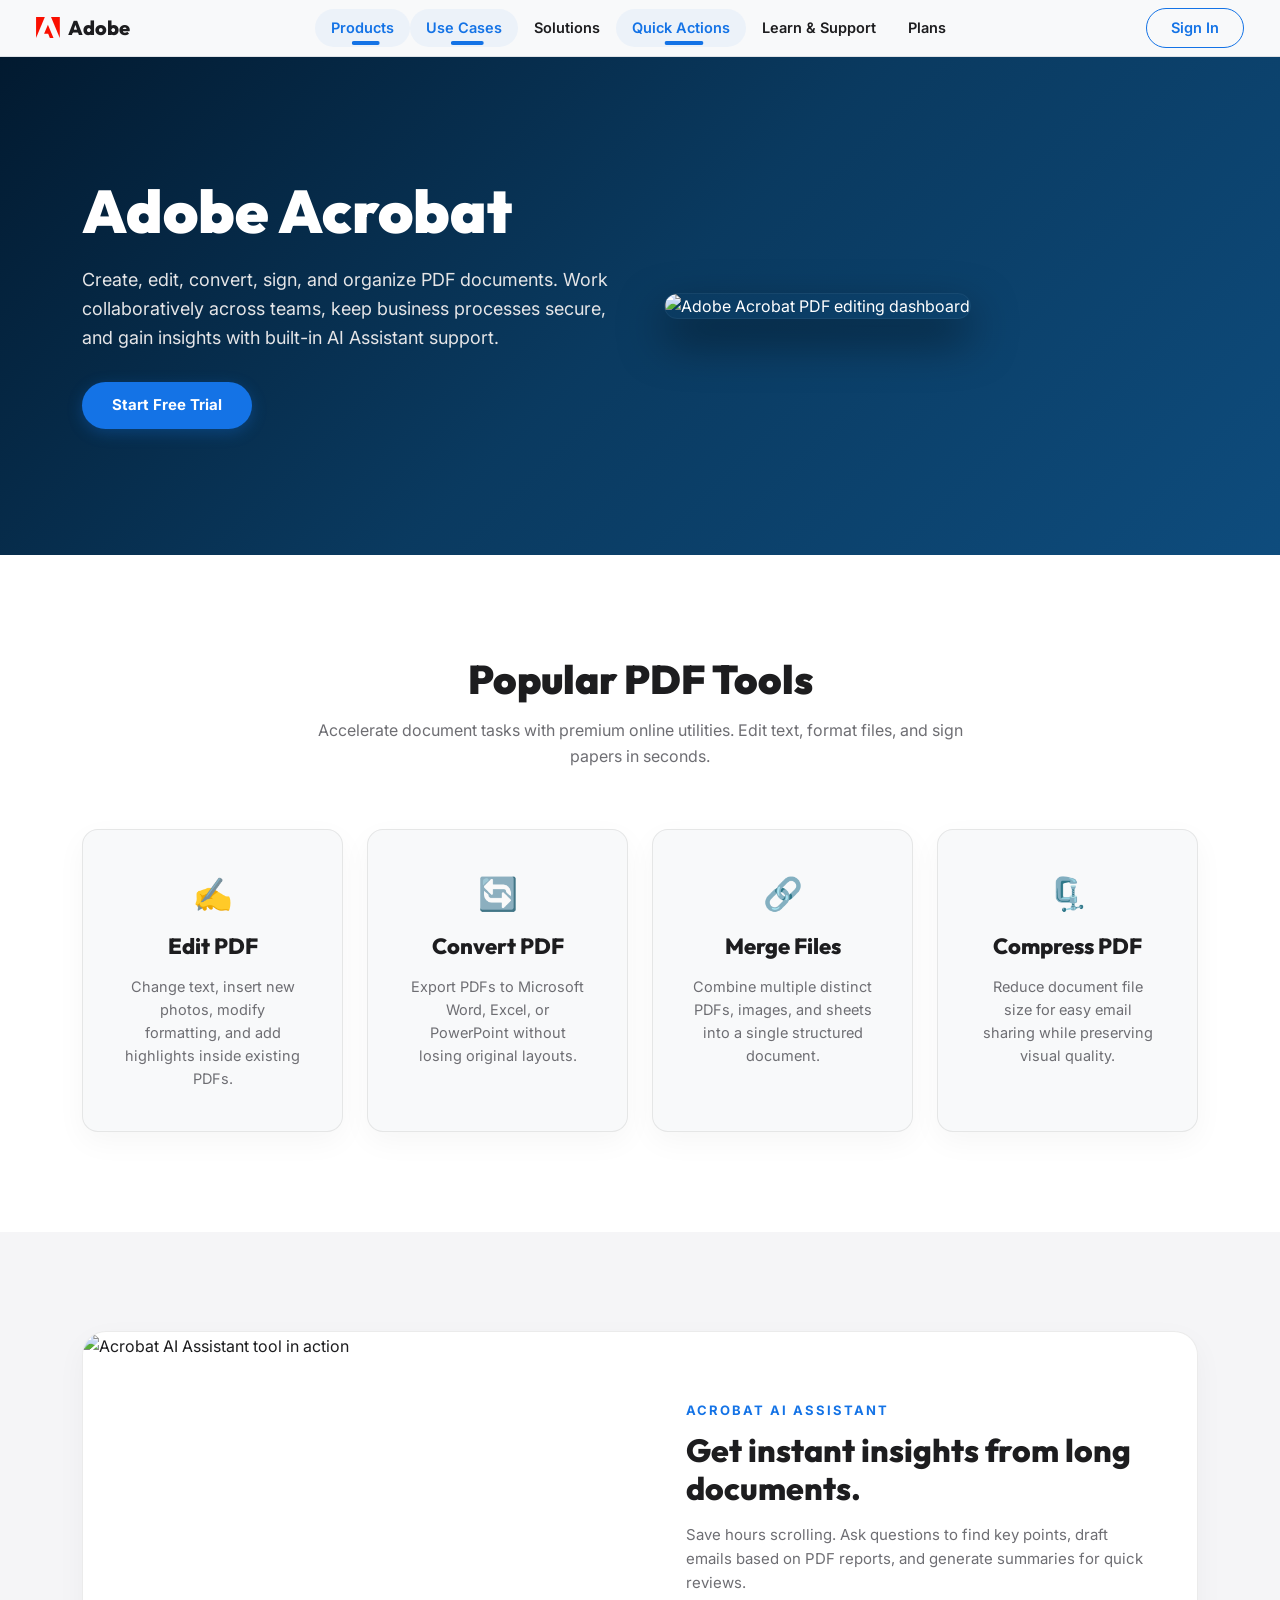
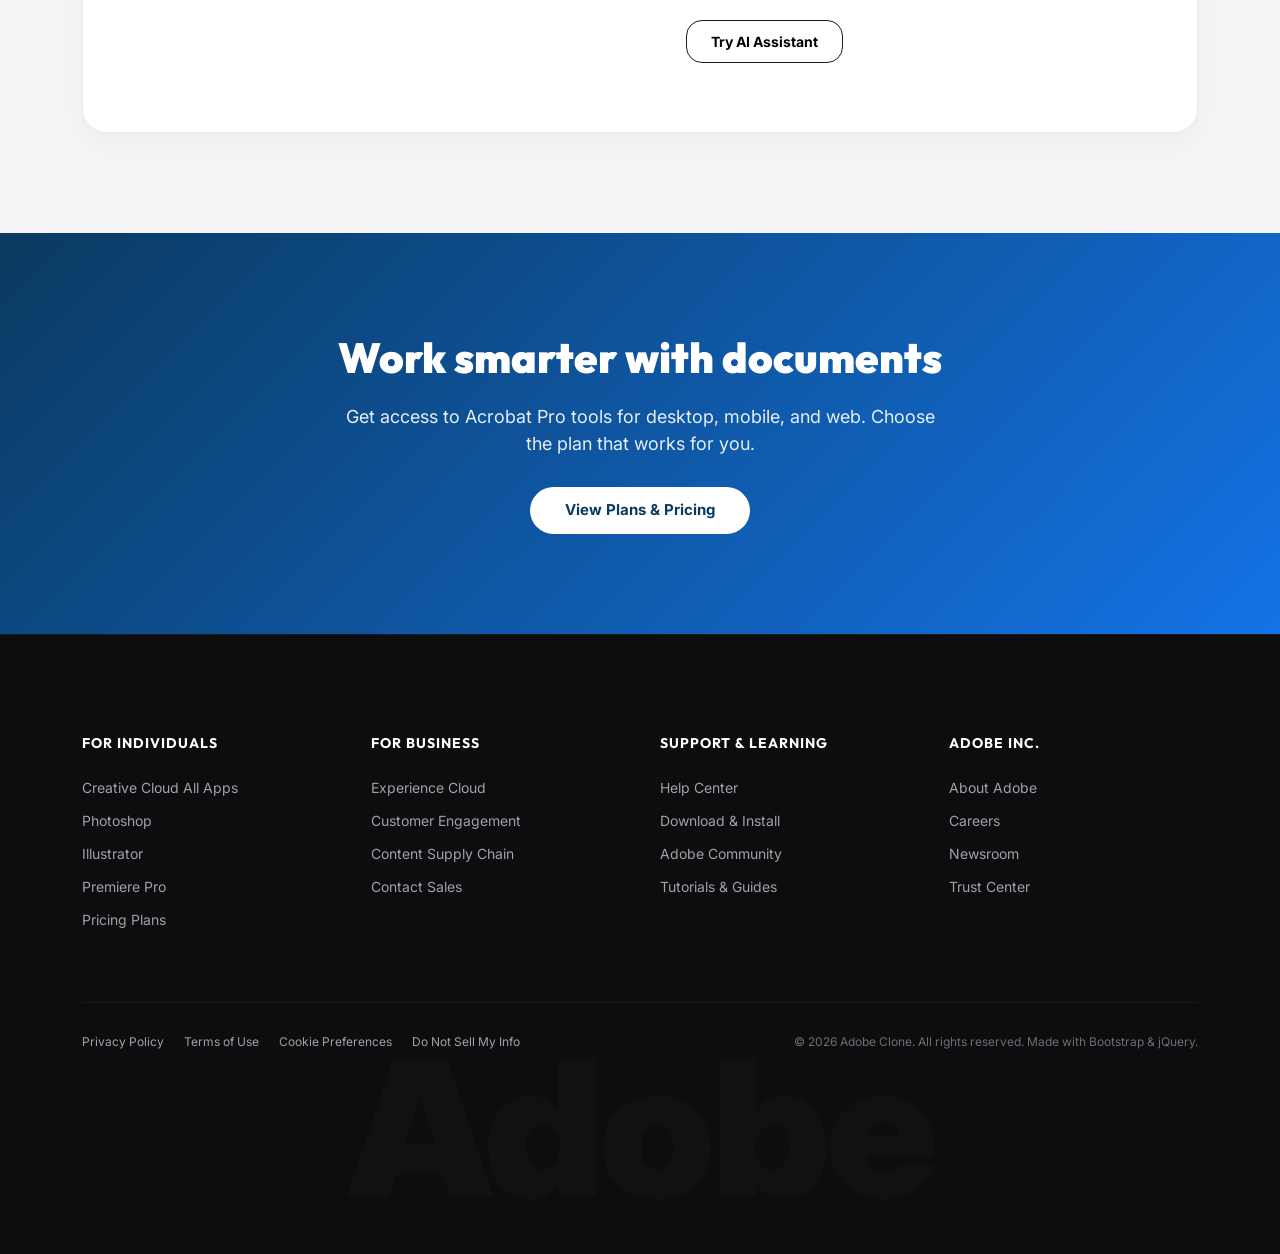
==== commit c6fd914c: "Premium upgrade of Adobe Clone website assets, stylesheets, scripts, and responsive subpages" ====
--- a/acrobat.html
+++ b/acrobat.html
@@ -2,27 +2,39 @@
 <html lang="en">
 
 <head>
+    <meta name="description" content="Explore Adobe Acrobat clone and premium solutions.">
+    <meta name="keywords" content="Adobe, Acrobat, Creative Cloud, Design">
+    <meta name="author" content="Adobe Clone Developer">
+
     <meta charset="UTF-8">
     <meta name="viewport" content="width=device-width, initial-scale=1.0">
     <title>Adobe Acrobat - Complete PDF and Document Solution</title>
 
-    <!-- Bootstrap CSS -->
+   
     <link href="https://cdn.jsdelivr.net/npm/bootstrap@5.3.3/dist/css/bootstrap.min.css" rel="stylesheet">
 
-    <!-- Bootstrap Icons -->
     <link rel="stylesheet" href="https://cdn.jsdelivr.net/npm/bootstrap-icons@1.11.3/font/bootstrap-icons.min.css">
 
-    <!-- Custom CSS -->
+   
     <link rel="stylesheet" href="css/style.css">
     <link rel="stylesheet" href="css/acrobat.css">
 </head>
 
 <body>
+    <!-- Page Loader Screen -->
+    <div id="loader-wrapper">
+        <div class="loader-spinner"></div>
+        <div class="loader-logo">Adobe</div>
+    </div>
+
+    <!-- Scroll Progress Bar -->
+    <div id="scroll-progress"></div>
+
 
     <!-- ================= NAVBAR ================= -->
     <nav class="navbar navbar-expand-lg navbar-light bg-light border-bottom sticky-top adobe-navbar py-2 px-4">
         <div class="container-fluid">
-            <!-- Brand Logo -->
+            
             <a href="index.html" class="adobe-logo-container">
                 <svg width="24" height="21" viewBox="0 0 91 80" fill="none" xmlns="http://www.w3.org/2000/svg">
                     <path d="M56.9686 0H90.4318V80L56.9686 0Z" fill="#FA0F00"/>
@@ -104,7 +116,7 @@
                         </ul>
                     </li>
 
-                    <!-- Plans Direct Link -->
+                    <!-- Plans -->
                     <li class="nav-item">
                         <a class="nav-link" href="plans.html">Plans</a>
                     </li>
@@ -112,7 +124,7 @@
 
                 <!-- Right-side Buttons -->
                 <div class="d-flex align-items-center gap-3">
-                    <a href="signin.html" class="signin-btn">Sign In</a>
+                    <a href="signin.html" class="signin-btn btn-ripple">Sign In</a>
                 </div>
             </div>
         </div>
@@ -120,13 +132,13 @@
 
 
     <!-- ================= HERO ================= -->
-    <section class="acrobat-hero">
+    <section class="acrobat-hero" data-anim="fade-up">
         <div class="container">
             <div class="row align-items-center g-5">
                 <div class="col-lg-6 text-center text-lg-start">
                     <h1>Adobe Acrobat</h1>
                     <p>Create, edit, convert, sign, and organize PDF documents. Work collaboratively across teams, keep business processes secure, and gain insights with built-in AI Assistant support.</p>
-                    <a href="plans.html" class="hero-btn">Start Free Trial</a>
+                    <a href="plans.html" class="hero-btn btn-ripple">Start Free Trial</a>
                 </div>
                 <div class="col-lg-6">
                     <img src="https://images.unsplash.com/photo-1454165804606-c3d57bc86b40?auto=format&fit=crop&w=800&q=80" alt="Adobe Acrobat PDF editing dashboard" class="img-fluid">
@@ -137,7 +149,7 @@
 
 
     <!-- ================= PDF TOOLS ================= -->
-    <section class="ac-tools-section">
+    <section class="ac-tools-section" data-anim="fade-up">
         <div class="container">
             <h2 class="section-title">Popular PDF Tools</h2>
             <p class="section-subtitle">Accelerate document tasks with premium online utilities. Edit text, format files, and sign papers in seconds.</p>
@@ -182,7 +194,7 @@
     <!-- ================= AI ASSISTANT ================= -->
     <section class="ai-assistant-section">
         <div class="container">
-            <div class="ai-assistant-card">
+            <div class="ai-assistant-card" data-anim="zoom-in">
                 <div class="ai-assistant-image">
                     <img src="https://images.unsplash.com/photo-1531403009284-440f080d1e12?auto=format&fit=crop&w=800&q=80" alt="Acrobat AI Assistant tool in action">
                 </div>
@@ -198,11 +210,11 @@
 
 
     <!-- ================= CALL TO ACTION ================= -->
-    <section class="ac-cta-section">
+    <section class="ac-cta-section" data-anim="fade-up">
         <div class="container">
             <h2>Work smarter with documents</h2>
             <p>Get access to Acrobat Pro tools for desktop, mobile, and web. Choose the plan that works for you.</p>
-            <button class="ac-cta-btn" onclick="window.location.href='plans.html'">View Plans & Pricing</button>
+            <button class="ac-cta-btn btn-ripple" onclick="window.location.href='plans.html'">View Plans & Pricing</button>
         </div>
     </section>
 
@@ -262,13 +274,17 @@
     </footer>
 
 
-    <!-- jQuery -->
+    
+    
+    <!-- Back to Top Button -->
+    <button id="back-to-top" class="btn" aria-label="Back to Top"><i class="bi bi-arrow-up"></i></button>
+
     <script src="https://code.jquery.com/jquery-3.7.1.min.js"></script>
 
-    <!-- Bootstrap JS Bundle -->
+
+    
     <script src="https://cdn.jsdelivr.net/npm/bootstrap@5.3.3/dist/js/bootstrap.bundle.min.js"></script>
 
-    <!-- Custom JS -->
     <script src="js/scripts.js"></script>
 
 </body>
--- a/css/style.css
+++ b/css/style.css
@@ -7,24 +7,30 @@
 :root {
     --adobe-red: #FA0F00;
     --adobe-blue: #1473E6;
-    --dark-charcoal: #151515;
+    --dark-charcoal: #000000;
     --light-bg: #F5F5F7;
-    --text-primary: #2C2C2C;
+    --text-primary: #1D1D1F;
     --text-secondary: #6E6E73;
-    --glass-bg: rgba(255, 255, 255, 0.92);
+    --glass-bg: rgba(255, 255, 255, 0.72);
     --border-color: rgba(0, 0, 0, 0.08);
-    --transition-smooth: all 0.35s cubic-bezier(0.4, 0, 0.2, 1);
-    --shadow-premium: 0 15px 35px rgba(0, 0, 0, 0.06);
-    --shadow-hover: 0 20px 45px rgba(0, 0, 0, 0.12);
-}
-
-/* ==========================================
-   RESET & BASE STYLES
-   ========================================== */
+    --transition-smooth: all 0.4s cubic-bezier(0.16, 1, 0.3, 1);
+    --shadow-premium: 0 10px 30px rgba(0, 0, 0, 0.04);
+    --shadow-hover: 0 20px 40px rgba(0, 0, 0, 0.08);
+    --shadow-glow-blue: 0 8px 24px rgba(20, 115, 230, 0.25);
+    --radius-sm: 8px;
+    --radius-md: 16px;
+    --radius-lg: 24px;
+    --radius-xl: 32px;
+}
+
 * {
     margin: 0;
     padding: 0;
     box-sizing: border-box;
+}
+
+html {
+    scroll-behavior: smooth;
 }
 
 body {
@@ -48,8 +54,129 @@
 }
 
 /* ==========================================
-   GLOBAL NAVBAR
+   GLOBAL PAGE COMPONENTS (LOADER, PROGRESS, TOP)
    ========================================== */
+
+/* Page Loading Screen */
+#loader-wrapper {
+    position: fixed;
+    top: 0;
+    left: 0;
+    width: 100%;
+    height: 100%;
+    background: #000000;
+    z-index: 9999;
+    display: flex;
+    flex-direction: column;
+    align-items: center;
+    justify-content: center;
+    transition: opacity 0.5s ease, visibility 0.5s ease;
+}
+
+.loader-spinner {
+    width: 60px;
+    height: 60px;
+    border: 3px solid rgba(255, 255, 255, 0.05);
+    border-top: 3px solid var(--adobe-red);
+    border-radius: 50%;
+    animation: spin-loader 1s cubic-bezier(0.5, 0, 0.5, 1) infinite;
+    margin-bottom: 20px;
+}
+
+.loader-logo {
+    font-family: 'Outfit', sans-serif;
+    font-size: 28px;
+    font-weight: 900;
+    color: #ffffff;
+    letter-spacing: -0.5px;
+    display: flex;
+    align-items: center;
+    gap: 8px;
+}
+
+.loader-logo::before {
+    content: '';
+    display: inline-block;
+    width: 12px;
+    height: 12px;
+    background: var(--adobe-red);
+    border-radius: 2px;
+}
+
+@keyframes spin-loader {
+    0% { transform: rotate(0deg); }
+    100% { transform: rotate(360deg); }
+}
+
+/* Scroll Progress Bar */
+#scroll-progress {
+    position: fixed;
+    top: 0;
+    left: 0;
+    width: 0%;
+    height: 3px;
+    background: linear-gradient(90deg, var(--adobe-red) 0%, var(--adobe-blue) 100%);
+    z-index: 9998;
+    transition: width 0.1s ease-out;
+}
+
+/* Back to Top Button */
+#back-to-top {
+    position: fixed;
+    bottom: 30px;
+    right: 30px;
+    width: 48px;
+    height: 48px;
+    border-radius: 50%;
+    background: rgba(255, 255, 255, 0.85);
+    backdrop-filter: blur(10px);
+    -webkit-backdrop-filter: blur(10px);
+    border: 1px solid rgba(0, 0, 0, 0.08);
+    box-shadow: 0 8px 24px rgba(0, 0, 0, 0.08);
+    color: var(--text-primary);
+    font-size: 18px;
+    display: flex;
+    align-items: center;
+    justify-content: center;
+    cursor: pointer;
+    z-index: 999;
+    opacity: 0;
+    visibility: hidden;
+    transform: translateY(15px);
+    transition: all 0.4s cubic-bezier(0.16, 1, 0.3, 1);
+}
+
+#back-to-top.show {
+    opacity: 1;
+    visibility: visible;
+    transform: translateY(0);
+}
+
+#back-to-top:hover {
+    background: var(--dark-charcoal);
+    color: #ffffff;
+    transform: translateY(-5px);
+    box-shadow: 0 12px 30px rgba(0, 0, 0, 0.15);
+}
+
+/* Scrollbar Customization */
+::-webkit-scrollbar {
+    width: 10px;
+}
+::-webkit-scrollbar-track {
+    background: #ffffff;
+}
+::-webkit-scrollbar-thumb {
+    background: #d1d1d6;
+    border-radius: 5px;
+    border: 2.5px solid #ffffff;
+}
+::-webkit-scrollbar-thumb:hover {
+    background: #8e8e93;
+}
+
+
+/* NAVBAR */
 .adobe-navbar {
     position: sticky;
     top: 0;
@@ -57,11 +184,17 @@
     width: 100%;
     z-index: 1000;
     background: var(--glass-bg);
-    backdrop-filter: blur(15px);
-    -webkit-backdrop-filter: blur(15px);
+    backdrop-filter: blur(20px);
+    -webkit-backdrop-filter: blur(20px);
     border-bottom: 1px solid var(--border-color);
-    padding: 12px 30px;
-    transition: var(--transition-smooth);
+    padding: 18px 30px;
+    transition: var(--transition-smooth);
+}
+
+.adobe-navbar.navbar-shrink {
+    padding: 10px 30px;
+    background: rgba(255, 255, 255, 0.9);
+    box-shadow: 0 4px 20px rgba(0, 0, 0, 0.05);
 }
 
 .adobe-logo-container {
@@ -80,12 +213,12 @@
 }
 
 .adobe-logo-container:hover svg {
-    transform: scale(1.05);
+    transform: rotate(5deg) scale(1.05);
 }
 
 .nav-link {
     color: var(--text-primary) !important;
-    font-size: 14px;
+    font-size: 14.5px;
     font-weight: 600;
     padding: 8px 16px !important;
     border-radius: 20px;
@@ -93,9 +226,32 @@
     position: relative;
 }
 
+.nav-link::after {
+    content: '';
+    position: absolute;
+    bottom: 2px;
+    left: 50%;
+    transform: translateX(-50%) scaleX(0);
+    width: 30%;
+    height: 2px;
+    background: var(--adobe-blue);
+    transition: var(--transition-smooth);
+    border-radius: 2px;
+}
+
 .nav-link:hover {
     color: var(--adobe-blue) !important;
-    background: rgba(0, 0, 0, 0.04);
+    background: rgba(20, 115, 230, 0.05);
+}
+
+.nav-link:hover::after,
+.nav-link.active-nav::after {
+    transform: translateX(-50%) scaleX(1);
+}
+
+.nav-link.active-nav {
+    color: var(--adobe-blue) !important;
+    background: rgba(20, 115, 230, 0.05) !important;
 }
 
 .apps-btn {
@@ -120,35 +276,38 @@
 
 .signin-btn {
     border: 1.5px solid var(--adobe-blue);
-    padding: 8px 20px;
-    border-radius: 20px;
+    padding: 8px 24px;
+    border-radius: 24px;
     background: transparent;
     color: var(--adobe-blue);
     font-weight: 600;
-    font-size: 14px;
+    font-size: 14.5px;
     cursor: pointer;
     transition: var(--transition-smooth);
     text-decoration: none;
+    display: inline-block;
 }
 
 .signin-btn:hover {
     background: var(--adobe-blue);
     color: white !important;
-    box-shadow: 0 4px 12px rgba(20, 115, 230, 0.25);
+    box-shadow: var(--shadow-glow-blue);
+    transform: translateY(-1px);
 }
 
 /* ==========================================
-   STANDARD BOOTSTRAP DROPDOWNS (STUDENT STYLE)
+   DROPDOWNS
    ========================================== */
 .dropdown-menu {
     border: 1px solid var(--border-color);
-    box-shadow: var(--shadow-premium);
-    border-radius: 12px;
-    padding: 8px 0;
-    margin-top: 5px;
-    background: rgba(255, 255, 255, 0.98);
-    backdrop-filter: blur(10px);
-    -webkit-backdrop-filter: blur(10px);
+    box-shadow: var(--shadow-hover);
+    border-radius: var(--radius-md);
+    padding: 10px 0;
+    margin-top: 10px;
+    background: rgba(255, 255, 255, 0.96);
+    backdrop-filter: blur(15px);
+    -webkit-backdrop-filter: blur(15px);
+    transform-origin: top center;
 }
 
 .dropdown-item {
@@ -160,8 +319,9 @@
 }
 
 .dropdown-item:hover {
-    background-color: rgba(20, 115, 230, 0.06);
+    background-color: rgba(20, 115, 230, 0.05);
     color: var(--adobe-blue);
+    transform: translateX(4px);
 }
 
 .dropdown-divider {
@@ -312,6 +472,7 @@
     border-radius: 4px 4px 0 0;
 }
 
+
 /* ==========================================
    EVERYTHING SECTION
    ========================================== */
@@ -341,19 +502,38 @@
 
 .adobe-card {
     background: white;
-    border-radius: 16px;
+    border-radius: var(--radius-md);
     overflow: hidden;
     transition: var(--transition-smooth);
     cursor: pointer;
     height: 100%;
-    border: 1px solid rgba(0, 0, 0, 0.04);
-    box-shadow: 0 4px 20px rgba(0,0,0,0.02);
+    border: 1px solid var(--border-color);
+    box-shadow: var(--shadow-premium);
+    position: relative;
+}
+
+.adobe-card::before {
+    content: '';
+    position: absolute;
+    inset: 0;
+    border-radius: var(--radius-md);
+    padding: 1.5px;
+    background: linear-gradient(135deg, transparent 50%, var(--border-color) 100%);
+    -webkit-mask: linear-gradient(#fff 0 0) content-box, linear-gradient(#fff 0 0);
+    -webkit-mask-composite: xor;
+    mask-composite: exclude;
+    pointer-events: none;
+    transition: var(--transition-smooth);
 }
 
 .adobe-card:hover {
     transform: translateY(-8px);
     box-shadow: var(--shadow-hover);
-    border-color: rgba(0, 0, 0, 0.08);
+    border-color: rgba(20, 115, 230, 0.15);
+}
+
+.adobe-card:hover::before {
+    background: linear-gradient(135deg, var(--adobe-blue) 0%, var(--adobe-red) 100%);
 }
 
 .card-header-custom {
@@ -372,7 +552,7 @@
 }
 
 .adobe-card:hover .card-img-custom {
-    transform: scale(1.03);
+    transform: scale(1.05);
 }
 
 .card-body-custom {
@@ -736,7 +916,7 @@
 }
 
 /* ==========================================
-   GLOBAL FOOTER SECTION
+   FOOTER
    ========================================== */
 .footer-section {
     background: #0d0d0f;
@@ -779,6 +959,7 @@
     font-weight: 900;
     color: rgba(255, 255, 255, 0.02);
     line-height: 0.8;
+    -webkit-user-select: none;
     user-select: none;
     letter-spacing: -5px;
 }
@@ -872,7 +1053,7 @@
         grid-template-columns: repeat(2, 1fr);
         gap: 30px;
     }
-    /* Responsive menu overrides cleaned up for Bootstrap native dropdowns */
+   
 }
 
 @media(max-width:768px) {
@@ -894,4 +1075,114 @@
     .footer-grid {
         grid-template-columns: 1fr;
     }
+}
+
+
+/* ==========================================
+   CSS ANIMATION EFFECTS & UTILITIES
+   ========================================== */
+
+/* Animate on Scroll trigger base */
+[data-anim] {
+    opacity: 0;
+    transition: all 0.8s cubic-bezier(0.16, 1, 0.3, 1);
+    will-change: transform, opacity;
+}
+
+[data-anim].anim-active {
+    opacity: 1;
+    transform: translate(0, 0) scale(1) !important;
+}
+
+/* Specific scroll animations */
+[data-anim="fade-in"] {
+    opacity: 0;
+}
+[data-anim="fade-up"] {
+    transform: translateY(40px);
+}
+[data-anim="fade-down"] {
+    transform: translateY(-40px);
+}
+[data-anim="fade-left"] {
+    transform: translateX(40px);
+}
+[data-anim="fade-right"] {
+    transform: translateX(-40px);
+}
+[data-anim="zoom-in"] {
+    transform: scale(0.92);
+}
+[data-anim="zoom-out"] {
+    transform: scale(1.08);
+}
+[data-anim="slide-up"] {
+    transform: translateY(100px);
+}
+
+/* Floating animation (continuous loop) */
+.anim-floating {
+    animation: floating-loop 3s ease-in-out infinite;
+}
+@keyframes floating-loop {
+    0% { transform: translateY(0); }
+    50% { transform: translateY(-10px); }
+    100% { transform: translateY(0); }
+}
+
+/* Button hover effects */
+.btn-ripple {
+    position: relative;
+    overflow: hidden;
+}
+
+.ripple {
+    position: absolute;
+    border-radius: 50%;
+    background: rgba(255, 255, 255, 0.4);
+    transform: scale(0);
+    animation: ripple-effect 0.6s linear;
+    pointer-events: none;
+}
+@keyframes ripple-effect {
+    to {
+        transform: scale(4);
+        opacity: 0;
+    }
+}
+
+/* Image Zoom Hover effect */
+.img-zoom-hover {
+    overflow: hidden;
+}
+.img-zoom-hover img {
+    transition: var(--transition-smooth);
+}
+.img-zoom-hover:hover img {
+    transform: scale(1.06);
+}
+
+/* Card lift and glow styles */
+.card-premium-hover {
+    transition: var(--transition-smooth);
+    border: 1px solid var(--border-color);
+}
+.card-premium-hover:hover {
+    transform: translateY(-10px);
+    box-shadow: var(--shadow-hover);
+    border-color: rgba(20, 115, 230, 0.25);
+}
+
+/* Header Gradient Animation */
+.animated-gradient-text {
+    background: linear-gradient(135deg, var(--adobe-red) 0%, var(--adobe-blue) 100%);
+    -webkit-background-clip: text;
+    -webkit-text-fill-color: transparent;
+    background-size: 200% auto;
+    animation: textShine 4s linear infinite;
+}
+@keyframes textShine {
+    0% { background-position: 0% 50%; }
+    50% { background-position: 100% 50%; }
+    100% { background-position: 0% 50%; }
 }
--- a/css/acrobat.css
+++ b/css/acrobat.css
@@ -1,7 +1,3 @@
-/* ===================================================
-   ADOBE ACROBAT PAGE SPECIFIC CSS
-   =================================================== */
-
 .acrobat-hero {
     background: linear-gradient(135deg, #021a30 0%, #0a3a60 50%, #0e4c7d 100%);
     color: white;
@@ -31,7 +27,7 @@
     padding: 12px 30px;
     background: var(--adobe-blue);
     color: white;
-    border-radius: 30px;
+    border-radius: var(--radius-xl);
     font-weight: 700;
     text-decoration: none;
     box-shadow: 0 4px 15px rgba(20, 115, 230, 0.3);
@@ -73,8 +69,11 @@
 }
 
 .ac-tool-card {
+    border-radius: var(--radius-md);
+    transition: var(--transition-smooth);
+    box-shadow: var(--shadow-premium);
     background: #f8f9fa;
-    border-radius: 20px;
+    border-radius: var(--radius-md);
     padding: 40px;
     height: 100%;
     border: 1px solid var(--border-color);
@@ -116,8 +115,11 @@
 }
 
 .ai-assistant-card {
+    border-radius: var(--radius-lg);
+    transition: var(--transition-smooth);
+    box-shadow: var(--shadow-premium);
     background: white;
-    border-radius: 24px;
+    border-radius: var(--radius-lg);
     border: 1px solid var(--border-color);
     box-shadow: var(--shadow-premium);
     overflow: hidden;
@@ -172,7 +174,7 @@
 
 .ai-assistant-btn {
     padding: 10px 24px;
-    border-radius: 20px;
+    border-radius: var(--radius-md);
     border: 1.5px solid var(--text-primary);
     background: transparent;
     font-weight: 700;
@@ -210,7 +212,7 @@
 
 .ac-cta-btn {
     padding: 12px 35px;
-    border-radius: 30px;
+    border-radius: var(--radius-xl);
     border: none;
     background: white;
     color: #0a3a60;
@@ -226,6 +228,9 @@
 
 @media (max-width: 992px) {
     .ai-assistant-card {
+    border-radius: var(--radius-lg);
+    transition: var(--transition-smooth);
+    box-shadow: var(--shadow-premium);
         flex-direction: column;
     }
     .ai-assistant-image {
